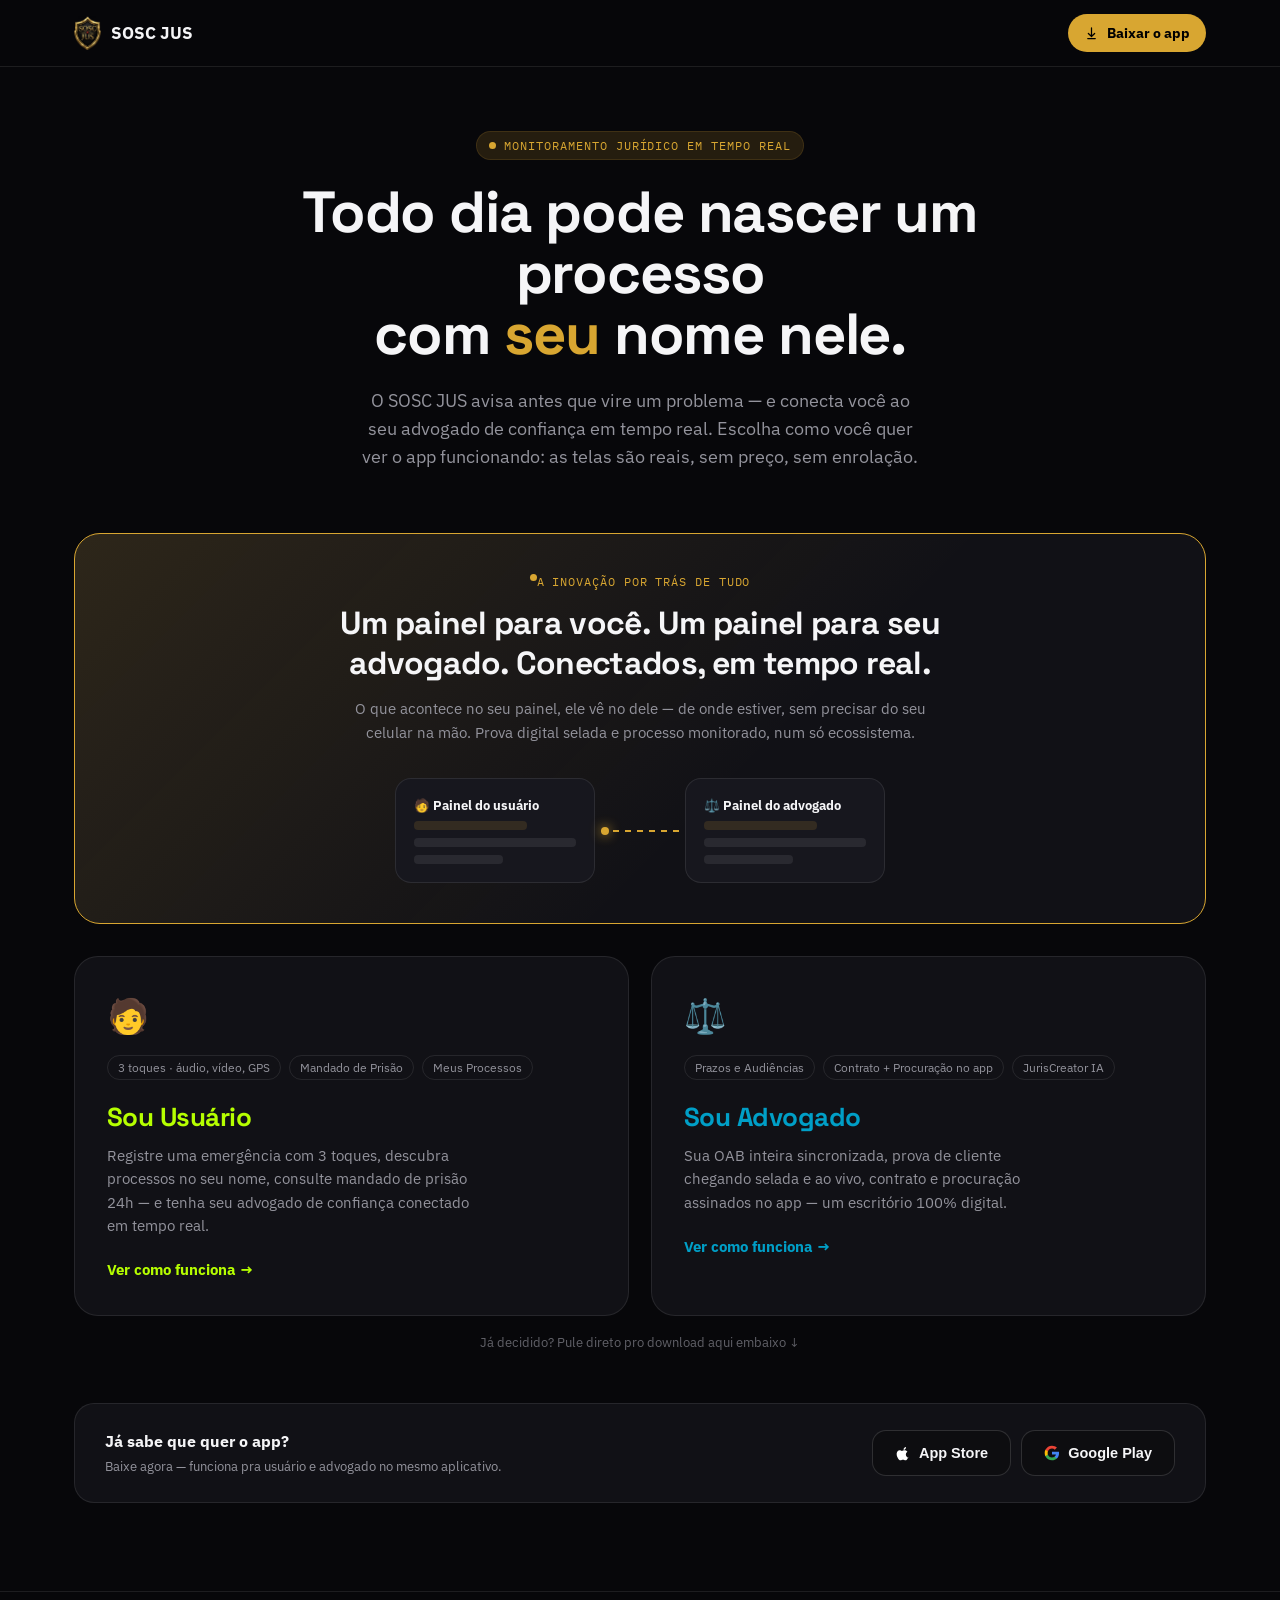
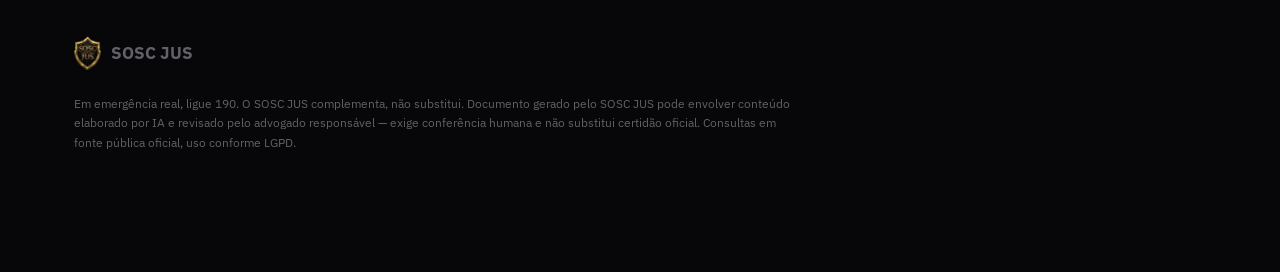
==== index.html @ f1223e67 "initial commit: landing page organized and ready for vercel" ====
<!DOCTYPE html>
<html lang="pt-BR">
<head>
<meta charset="UTF-8">
<meta name="viewport" content="width=device-width, initial-scale=1.0">
<title>SOSC JUS — Proteção jurídica, todo santo dia</title>
<link rel="preconnect" href="https://fonts.googleapis.com">
<link rel="preconnect" href="https://fonts.gstatic.com" crossorigin>
<link href="https://fonts.googleapis.com/css2?family=Space+Grotesk:wght@500;600;700&family=IBM+Plex+Sans:wght@400;500;600;700&family=IBM+Plex+Mono:wght@400;500&display=swap" rel="stylesheet">
<link rel="stylesheet" href="assets/style.css">
</head>
<body data-theme="chooser">

<header>
  <div class="nav">
    <a href="index.html" class="brand"><img src="images/logo.png" alt="SOSC JUS"> SOSC JUS</a>
    <div style="flex:1"></div>
    <a href="#" class="navcta" onclick="openStore(); return false;">
      <svg viewBox="0 0 24 24" fill="currentColor"><path d="M12 2a1 1 0 011 1v11.59l3.3-3.3a1 1 0 111.4 1.42l-5 5a1 1 0 01-1.4 0l-5-5a1 1 0 111.4-1.42l3.3 3.3V3a1 1 0 011-1zM5 20a1 1 0 011-1h12a1 1 0 110 2H6a1 1 0 01-1-1z"/></svg>
      <span id="navctatext">Baixar o app</span>
    </a>
  </div>
</header>

<section class="hero" style="padding-bottom:20px;">
  <div class="wrap" style="text-align:center;">
    <div class="eyebrow" style="margin-left:auto; margin-right:auto;"><span class="dot-live"></span> Monitoramento jurídico em tempo real</div>
    <h1 style="max-width:780px; margin-left:auto; margin-right:auto;">Todo dia pode nascer um processo<br>com <em>seu</em> nome nele.</h1>
    <p class="sub" style="max-width:560px; margin-left:auto; margin-right:auto;">O SOSC JUS avisa antes que vire um problema — e conecta você ao seu advogado de confiança em tempo real. Escolha como você quer ver o app funcionando: as telas são reais, sem preço, sem enrolação.</p>
  </div>
</section>

<!-- teaser da conexão painel-a-painel -->
<section style="padding-top:0; padding-bottom:20px;">
  <div class="wrap">
    <div class="connect-banner" style="text-align:center;">
      <div class="cb-eyebrow" style="justify-content:center; display:flex;"><span class="dot-live"></span> A inovação por trás de tudo</div>
      <h2 style="margin-left:auto; margin-right:auto;">Um painel para você. Um painel para seu advogado. Conectados, em tempo real.</h2>
      <p style="margin-left:auto; margin-right:auto;">O que acontece no seu painel, ele vê no dele — de onde estiver, sem precisar do seu celular na mão. Prova digital selada e processo monitorado, num só ecossistema.</p>
      <div class="connect-diagram">
        <div class="cd-panel">
          <div class="cd-title">🧑 Painel do usuário</div>
          <div class="cd-row accent"></div>
          <div class="cd-row"></div>
          <div class="cd-row" style="width:55%;"></div>
        </div>
        <div class="cd-link"><div class="line"><span class="pulse"></span></div></div>
        <div class="cd-panel">
          <div class="cd-title">⚖️ Painel do advogado</div>
          <div class="cd-row accent"></div>
          <div class="cd-row"></div>
          <div class="cd-row" style="width:55%;"></div>
        </div>
      </div>
    </div>
  </div>
</section>

<section style="padding-top:0;">
  <div class="wrap">
    <div class="choosegrid">

      <a href="usuario.html" class="choosecard c-usuario">
        <span class="cc-icon">🧑</span>
        <div class="cc-tags">
          <span>3 toques · áudio, vídeo, GPS</span><span>Mandado de Prisão</span><span>Meus Processos</span>
        </div>
        <h3 style="color:var(--lime);">Sou Usuário</h3>
        <p>Registre uma emergência com 3 toques, descubra processos no seu nome, consulte mandado de prisão 24h — e tenha seu advogado de confiança conectado em tempo real.</p>
        <span class="cc-cta">Ver como funciona →</span>
      </a>

      <a href="advogado.html" class="choosecard c-advogado">
        <span class="cc-icon">⚖️</span>
        <div class="cc-tags">
          <span>Prazos e Audiências</span><span>Contrato + Procuração no app</span><span>JurisCreator IA</span>
        </div>
        <h3 style="color:var(--miami);">Sou Advogado</h3>
        <p>Sua OAB inteira sincronizada, prova de cliente chegando selada e ao vivo, contrato e procuração assinados no app — um escritório 100% digital.</p>
        <span class="cc-cta">Ver como funciona →</span>
      </a>

    </div>
    <p style="text-align:center; color:var(--muted-2); font-size:13px; margin-top:18px;">Já decidido? Pule direto pro download aqui embaixo ↓</p>

    <div class="direct-download">
      <div class="dd-text">
        <b>Já sabe que quer o app?</b>
        <span>Baixe agora — funciona pra usuário e advogado no mesmo aplicativo.</span>
      </div>
      <div class="storebtns">
        <button class="storebadge big brandcolor" onclick="openStore('ios')">
          <svg viewBox="0 0 24 24" fill="#fff"><path d="M16.5 3c.15 1.06-.27 2.11-.9 2.87-.66.8-1.75 1.42-2.8 1.34-.16-1.03.32-2.1.95-2.83C14.44 3.53 15.5 3.03 16.5 3zM20.7 17.2c-.5 1.14-.74 1.65-1.38 2.66-.9 1.4-2.16 3.15-3.72 3.16-1.39.02-1.75-.9-3.63-.9-1.88 0-2.29.88-3.68.92-1.56.05-2.75-1.5-3.65-2.9C2.53 16.9 1.9 13.3 3 10.86c.78-1.75 2.2-2.86 3.75-2.88 1.42-.03 2.76.96 3.63.96.86 0 2.5-1.19 4.21-1.02.72.03 2.74.29 4.04 2.19-.1.07-2.41 1.41-2.38 4.2.03 3.33 2.92 4.44 2.95 4.45-.03.08-.46 1.58-1.5 3.14z"/></svg>
          App Store
        </button>
        <button class="storebadge big brandcolor" onclick="openStore('android')">
          <svg viewBox="0 0 24 24" width="18" height="18">
            <path fill="#4285F4" d="M22.56 12.25c0-.78-.07-1.53-.2-2.25H12v4.26h5.92c-.26 1.37-1.04 2.53-2.21 3.31v2.77h3.57c2.08-1.92 3.28-4.74 3.28-8.09z"/>
            <path fill="#34A853" d="M12 23c2.97 0 5.46-.98 7.28-2.66l-3.57-2.77c-.98.66-2.23 1.06-3.71 1.06-2.86 0-5.29-1.93-6.16-4.53H2.18v2.84C3.99 20.53 7.7 23 12 23z"/>
            <path fill="#FBBC05" d="M5.84 14.09c-.22-.66-.35-1.36-.35-2.09s.13-1.43.35-2.09V7.07H2.18C1.43 8.55 1 10.22 1 12s.43 3.45 1.18 4.93l2.85-2.22.81-.62z"/>
            <path fill="#EA4335" d="M12 5.38c1.62 0 3.06.56 4.21 1.64l3.15-3.15C17.45 2.09 14.97 1 12 1 7.7 1 3.99 3.47 2.18 7.07l3.66 2.84c.87-2.6 3.3-4.53 6.16-4.53z"/>
          </svg>
          Google Play
        </button>
      </div>
    </div>
  </div>
</section>

<footer>
  <div class="wrap">
    <div class="foot-row">
      <div class="brand"><img src="images/logo.png" alt="SOSC JUS"> SOSC JUS</div>
    </div>
    <div class="disclaimer">
      Em emergência real, ligue 190. O SOSC JUS complementa, não substitui. Documento gerado pelo SOSC JUS pode
      envolver conteúdo elaborado por IA e revisado pelo advogado responsável — exige conferência humana e não
      substitui certidão oficial. Consultas em fonte pública oficial, uso conforme LGPD.
    </div>
  </div>
</footer>

<script src="assets/app.js"></script>
</body>
</html>
---- assets/style.css ----
/* SOSC JUS — landing (3 páginas) — estilos compartilhados */
:root{
  --ink:#07070a;
  --panel:#111116;
  --panel-2:#17171e;
  --hair: rgba(255,255,255,0.09);
  --lime:#B6FF00;
  --lime-dim: rgba(182,255,0,0.14);
  --miami:#009FC7;
  --miami-dim: rgba(0,159,199,0.16);
  --gold:#D8A631;
  --text:#F5F5F7;
  --muted:#93939c;
  --muted-2:#616168;
  --radius: 18px;
}
*{box-sizing:border-box;}
html{scroll-behavior:smooth;}
body{
  margin:0; background:var(--ink); color:var(--text);
  font-family:'IBM Plex Sans', sans-serif;
  -webkit-font-smoothing:antialiased;
  overflow-x:hidden;
}
h1,h2,h3,.display{ font-family:'Space Grotesk', sans-serif; letter-spacing:-0.02em; }
.mono{ font-family:'IBM Plex Mono', monospace; }
a{color:inherit;}
::selection{ background:var(--lime); color:#000; }
:focus-visible{ outline:2px solid var(--lime); outline-offset:2px; }

/* tema por página: body[data-theme="usuario"|"advogado"] escolhe a cor de destaque */
body[data-theme="usuario"]  { --accent: var(--lime);  --accent-dim: var(--lime-dim); }
body[data-theme="advogado"] { --accent: var(--miami); --accent-dim: var(--miami-dim); }
body[data-theme="chooser"]  { --accent: var(--gold);  --accent-dim: rgba(216,166,49,0.14); }

.wrap{ max-width:1180px; margin:0 auto; padding:0 24px; }
section{ padding:88px 0; }
@media (max-width:720px){ section{ padding:56px 0; } }

/* ---------- nav ---------- */
header{
  position:sticky; top:0; z-index:50;
  background:rgba(7,7,10,0.82); backdrop-filter:blur(14px);
  border-bottom:1px solid var(--hair);
}
.nav{ display:flex; align-items:center; justify-content:space-between; gap:16px; padding:14px 24px; max-width:1180px; margin:0 auto; }
.brand{ display:flex; align-items:center; gap:10px; font-weight:700; font-size:17px; white-space:nowrap; text-decoration:none; }
.brand img{ height:34px; width:auto; }
.navlinks{ display:flex; align-items:center; gap:6px; background:var(--panel); border:1px solid var(--hair); border-radius:999px; padding:4px; }
.navlinks a{
  font-family:'IBM Plex Sans'; font-weight:600; font-size:13.5px; padding:9px 16px; border-radius:999px;
  text-decoration:none; color:var(--muted); white-space:nowrap; transition:.2s ease;
}
.navlinks a.active{ background:var(--accent); color:#04120a; }
body[data-theme="advogado"] .navlinks a.active{ color:#04141a; }
.navcta{
  display:inline-flex; align-items:center; gap:8px; background:var(--accent); color:#000;
  font-weight:700; font-size:13.5px; padding:10px 16px; border-radius:999px; text-decoration:none;
  white-space:nowrap; transition: transform .15s ease; border:none; cursor:pointer;
}
.navcta:hover{ transform:translateY(-1px); }
.navcta svg{ width:15px; height:15px; }

/* ---------- hero shared ---------- */
.hero{ padding-top:64px; padding-bottom:40px; position:relative; }
.eyebrow{
  display:inline-flex; align-items:center; gap:8px; font-family:'IBM Plex Mono'; font-size:12px;
  letter-spacing:.08em; text-transform:uppercase; color:var(--accent); border:1px solid var(--accent-dim);
  background:var(--accent-dim); padding:6px 12px; border-radius:999px; margin-bottom:22px;
}
.dot-live{ width:7px; height:7px; border-radius:50%; background:var(--accent); animation:pulse 1.6s infinite; flex-shrink:0; }
@keyframes pulse{ 0%,100%{opacity:1;} 50%{opacity:.35;} }
.hero h1{ font-size:clamp(32px,5vw,58px); line-height:1.05; margin:0 0 22px; font-weight:700; }
.hero h1 em{ font-style:normal; color:var(--accent); }
.hero p.sub{ font-size:17.5px; line-height:1.6; color:var(--muted); max-width:520px; margin:0 0 34px; }
.herobtns{ display:flex; gap:14px; flex-wrap:wrap; }
.btn-primary{
  display:inline-flex; align-items:center; gap:10px; background:var(--accent); color:#000; font-weight:700;
  font-size:15.5px; padding:15px 26px; border-radius:14px; text-decoration:none; border:none; cursor:pointer;
  transition:transform .15s ease;
}
.btn-primary:hover{ transform:translateY(-2px); }
.btn-ghost{
  display:inline-flex; align-items:center; gap:10px; background:transparent; color:var(--text); font-weight:600;
  font-size:15px; padding:14px 22px; border-radius:14px; text-decoration:none; border:1px solid var(--hair); cursor:pointer;
}
.btn-ghost:hover{ border-color:rgba(255,255,255,.25); }

.hero-grid{ display:grid; grid-template-columns:1.1fr 0.9fr; gap:40px; align-items:center; }
@media (max-width:860px){ .hero-grid{ grid-template-columns:1fr; } }

/* ---------- PHONE SIMULATOR (novo) ---------- */
.phone-stage{ display:flex; justify-content:center; }
.phone{
  position:relative; width:270px; height:552px; border-radius:44px; background:#000;
  border:10px solid #1b1b1f; box-shadow:0 30px 70px rgba(0,0,0,.55), 0 0 0 1px rgba(255,255,255,.05);
  overflow:hidden; cursor:pointer; user-select:none; flex-shrink:0;
}
.phone::before{ /* notch */
  content:''; position:absolute; top:0; left:50%; transform:translateX(-50%); width:120px; height:22px;
  background:#1b1b1f; border-radius:0 0 16px 16px; z-index:5;
}
.phone-screens{ position:relative; width:100%; height:100%; }
.phone-screens img{
  position:absolute; inset:0; width:100%; height:100%; object-fit:cover; object-position:top;
  opacity:0; transition:opacity .28s ease;
}
.phone-screens img.active{ opacity:1; }
.phone-progress{ position:absolute; top:8px; left:10px; right:10px; display:flex; gap:4px; z-index:6; }
.phone-progress .bar{ flex:1; height:3px; border-radius:3px; background:rgba(255,255,255,.25); overflow:hidden; }
.phone-progress .bar i{ display:block; height:100%; width:0%; background:var(--accent); }
.phone-progress .bar.done i{ width:100%; }
.phone-tap-hint{
  position:absolute; bottom:14px; left:50%; transform:translateX(-50%); z-index:6;
  background:rgba(0,0,0,.55); border:1px solid rgba(255,255,255,.18); backdrop-filter:blur(6px);
  color:#fff; font-size:11.5px; font-weight:600; padding:7px 13px; border-radius:999px;
  display:flex; align-items:center; gap:6px; pointer-events:none; animation:hintfade 2.6s ease infinite;
}
@keyframes hintfade{ 0%,100%{opacity:.9;} 50%{opacity:.35;} }
.phone-caption{ text-align:center; margin-top:20px; font-size:13.5px; color:var(--muted); min-height:20px; }
.phone-caption b{ color:var(--text); }

/* ---------- ticker ---------- */
.ticker-shell{
  margin-top:44px; border:1px solid var(--hair); background:linear-gradient(180deg, var(--panel), var(--ink));
  border-radius:var(--radius); overflow:hidden; position:relative;
}
.ticker-head{
  display:flex; align-items:center; gap:10px; padding:14px 20px; border-bottom:1px solid var(--hair);
  font-family:'IBM Plex Mono'; font-size:12px; color:var(--muted); letter-spacing:.06em; text-transform:uppercase;
}
.ticker-track-wrap{ overflow:hidden; padding:18px 0; -webkit-mask-image:linear-gradient(90deg,transparent,#000 6%,#000 94%,transparent); mask-image:linear-gradient(90deg,transparent,#000 6%,#000 94%,transparent); }
.ticker-track{ display:flex; gap:14px; width:max-content; animation:scroll 32s linear infinite; padding:0 14px; }
.ticker-track:hover{ animation-play-state:paused; }
@keyframes scroll{ from{transform:translateX(0);} to{transform:translateX(-50%);} }
.ticker-item{
  flex:0 0 auto; display:flex; align-items:center; gap:10px; background:var(--panel-2); border:1px solid var(--hair);
  border-radius:12px; padding:12px 16px; font-size:13.5px; white-space:nowrap;
}
.ticker-item .tag{ font-family:'IBM Plex Mono'; font-size:10.5px; color:var(--accent); border:1px solid var(--accent-dim); background:var(--accent-dim); padding:2px 8px; border-radius:999px; }
.ticker-item .cnj{ color:var(--muted-2); font-family:'IBM Plex Mono'; font-size:11.5px; }

/* ---------- section headers ---------- */
.sec-head{ max-width:640px; margin:0 0 44px; }
.sec-eyebrow{ font-family:'IBM Plex Mono'; font-size:12px; letter-spacing:.08em; text-transform:uppercase; color:var(--muted-2); margin-bottom:10px; }
.sec-head h2{ font-size:clamp(24px,3.2vw,36px); margin:0 0 12px; font-weight:700; }
.sec-head p{ color:var(--muted); font-size:15.5px; line-height:1.6; margin:0; }

/* ---------- tool grid ---------- */
.toolgrid{ display:grid; grid-template-columns:repeat(3,1fr); gap:16px; }
@media (max-width:900px){ .toolgrid{ grid-template-columns:repeat(2,1fr); } }
@media (max-width:600px){ .toolgrid{ grid-template-columns:1fr; } }
.toolcard{
  text-align:left; cursor:pointer; background:var(--panel); border:1px solid var(--hair); border-radius:var(--radius);
  padding:22px; display:flex; flex-direction:column; gap:14px; transition:.18s ease; position:relative; color:var(--text);
  width:100%; font-family:inherit;
}
.toolcard:hover{ border-color:var(--accent); transform:translateY(-3px); background:var(--panel-2); }
.toolcard .icon{
  width:44px; height:44px; border-radius:12px; background:var(--accent-dim); border:1px solid var(--accent-dim);
  display:flex; align-items:center; justify-content:center; font-size:20px;
}
.toolcard h3{ font-size:16px; margin:0; font-weight:600; font-family:'IBM Plex Sans'; }
.toolcard p{ font-size:13.5px; color:var(--muted); line-height:1.5; margin:0; flex:1; }
.toolcard .see{ font-size:12.5px; color:var(--accent); font-weight:600; display:flex; align-items:center; gap:6px; }
.toolcard .see svg{ width:13px; height:13px; transition:transform .15s ease; }
.toolcard:hover .see svg{ transform:translateX(3px); }

.chiprow{ display:flex; flex-wrap:wrap; gap:10px; margin-top:26px; }
.chip{
  font-size:13px; color:var(--muted); border:1px solid var(--hair); background:var(--panel); padding:9px 14px;
  border-radius:999px;
}
.chip b{ color:var(--text); font-weight:600; }

/* ---------- modal ---------- */
.modal-backdrop{
  position:fixed; inset:0; background:rgba(4,4,6,0.78); backdrop-filter:blur(6px); z-index:100;
  display:none; align-items:flex-end; justify-content:center; padding:0;
}
.modal-backdrop.open{ display:flex; }
@media (min-width:760px){ .modal-backdrop{ align-items:center; padding:24px; } }
.modal{
  background:var(--panel); border:1px solid var(--hair); border-radius:24px 24px 0 0; width:100%; max-width:880px;
  max-height:92vh; overflow-y:auto; position:relative; animation:slideup .25s ease;
}
@media (min-width:760px){ .modal{ border-radius:24px; } }
@keyframes slideup{ from{ transform:translateY(24px); opacity:0;} to{ transform:translateY(0); opacity:1; } }
.modal-inner{ display:grid; grid-template-columns:280px 1fr; gap:0; }
@media (max-width:700px){ .modal-inner{ grid-template-columns:1fr; } }
.modal-shot{ background:#000; display:flex; align-items:center; justify-content:center; padding:28px 20px; border-right:1px solid var(--hair); }
@media (max-width:700px){ .modal-shot{ border-right:none; border-bottom:1px solid var(--hair); padding:24px; } }
.modal-shot img{ width:100%; max-width:220px; border-radius:22px; border:1px solid rgba(255,255,255,.12); }
.modal-body{ padding:32px 30px; }
.modal-close{
  position:absolute; top:16px; right:16px; width:36px; height:36px; border-radius:50%; border:1px solid var(--hair);
  background:var(--panel-2); color:var(--text); font-size:18px; cursor:pointer; display:flex; align-items:center; justify-content:center;
  z-index:2;
}
.modal-eyebrow{ font-family:'IBM Plex Mono'; font-size:11.5px; color:var(--accent); text-transform:uppercase; letter-spacing:.06em; margin-bottom:10px; }
.modal h3{ font-size:23px; margin:0 0 14px; }
.modal p{ color:var(--muted); font-size:15px; line-height:1.65; margin:0 0 24px; }
.modal .btn-primary{ width:100%; justify-content:center; }
.modal .fallback-note{ font-size:12px; color:var(--muted-2); margin:-14px 0 20px; }

/* ---------- footer sticky CTA ---------- */
.stickycta{
  position:fixed; left:16px; right:16px; bottom:16px; z-index:60;
  background:var(--panel); border:1px solid var(--accent); border-radius:18px; padding:14px 18px;
  display:flex; align-items:center; justify-content:space-between; gap:14px; box-shadow:0 12px 40px rgba(0,0,0,.5);
  transform:translateY(140%); transition:transform .35s cubic-bezier(.2,.9,.3,1.2);
  max-width:640px; margin:0 auto;
}
.stickycta.show{ transform:translateY(0); }
.stickycta.nudge{ animation:nudge .6s ease; }
@keyframes nudge{ 0%,100%{ transform:translateY(0) scale(1);} 30%{ transform:translateY(0) scale(1.035);} }
.stickycta .msg{ font-size:13.5px; font-weight:600; line-height:1.3; }
.stickycta .msg span{ display:block; color:var(--muted); font-weight:400; font-size:12px; margin-top:2px; }

footer{ border-top:1px solid var(--hair); padding:44px 0 120px; color:var(--muted-2); font-size:13px; }
footer .foot-row{ display:flex; justify-content:space-between; flex-wrap:wrap; gap:16px; align-items:center; }
.disclaimer{ margin-top:24px; font-size:12px; color:var(--muted-2); line-height:1.6; max-width:720px; }

.storebtns{ display:flex; gap:10px; flex-wrap:wrap; }
.storebadge{
  display:inline-flex; align-items:center; gap:8px; border:1px solid var(--hair); background:var(--panel-2);
  padding:9px 14px; border-radius:12px; font-size:12.5px; font-weight:600; text-decoration:none; color:var(--text);
  cursor:pointer;
}
.storebadge svg{ width:16px; height:16px; }
.storebadge.big{ padding:14px 22px; border-radius:14px; font-size:14.5px; }

.section-alt{ background:var(--panel); border-top:1px solid var(--hair); border-bottom:1px solid var(--hair); }

/* ---------- chooser page ---------- */
.choosegrid{ display:grid; grid-template-columns:1fr 1fr; gap:22px; margin-top:12px; }
@media (max-width:760px){ .choosegrid{ grid-template-columns:1fr; } }
.choosecard{
  display:block; text-decoration:none; color:var(--text); border-radius:24px; border:1px solid var(--hair);
  padding:36px 32px; position:relative; overflow:hidden; transition:.2s ease; background:var(--panel);
}
.choosecard.c-usuario:hover{ border-color:var(--lime); transform:translateY(-4px); }
.choosecard.c-advogado:hover{ border-color:var(--miami); transform:translateY(-4px); }
.choosecard .cc-icon{ font-size:34px; margin-bottom:18px; display:block; }
.choosecard h3{ font-size:26px; margin:0 0 10px; }
.choosecard p{ color:var(--muted); font-size:15px; line-height:1.55; margin:0 0 22px; max-width:380px; }
.choosecard .cc-cta{ display:inline-flex; align-items:center; gap:8px; font-weight:700; font-size:14.5px; }
.choosecard.c-usuario .cc-cta{ color:var(--lime); }
.choosecard.c-advogado .cc-cta{ color:var(--miami); }
.choosecard .cc-tags{ display:flex; flex-wrap:wrap; gap:8px; margin-bottom:20px; }
.choosecard .cc-tags span{ font-size:11.5px; color:var(--muted); border:1px solid var(--hair); padding:4px 10px; border-radius:999px; }

.direct-download{
  margin-top:52px; border:1px solid var(--hair); border-radius:20px; padding:26px 30px; background:var(--panel);
  display:flex; align-items:center; justify-content:space-between; gap:20px; flex-wrap:wrap;
}
.direct-download .dd-text b{ display:block; font-size:15.5px; margin-bottom:4px; }
.direct-download .dd-text span{ color:var(--muted); font-size:13px; }

/* ---------- store badges com marca colorida (Google multicolor + Apple) ---------- */
.storebadge.brandcolor{ background:#0d0d10; border-color:rgba(255,255,255,.14); }
.storebadge.brandcolor:hover{ border-color:rgba(255,255,255,.3); transform:translateY(-2px); }

/* ---------- conexão painel-a-painel (a inovação principal) ---------- */
.connect-banner{
  border:1px solid var(--accent); background:linear-gradient(135deg, var(--accent-dim), transparent 60%), var(--panel);
  border-radius:26px; padding:40px; margin-top:8px; position:relative; overflow:hidden;
}
.connect-banner .cb-eyebrow{ font-family:'IBM Plex Mono'; font-size:11.5px; letter-spacing:.08em; text-transform:uppercase; color:var(--accent); margin-bottom:14px; }
.connect-banner h2{ font-size:clamp(24px,3vw,32px); margin:0 0 14px; max-width:640px; }
.connect-banner p{ color:var(--muted); font-size:15px; line-height:1.65; max-width:600px; margin:0 0 32px; }
.connect-diagram{ display:flex; align-items:center; justify-content:center; gap:0; flex-wrap:wrap; }
.cd-panel{
  width:200px; background:var(--panel-2); border:1px solid var(--hair); border-radius:16px; padding:18px;
  display:flex; flex-direction:column; gap:8px;
}
.cd-panel .cd-title{ font-size:12.5px; font-weight:700; color:var(--text); display:flex; align-items:center; gap:6px; }
.cd-panel .cd-row{ height:9px; border-radius:4px; background:rgba(255,255,255,.08); }
.cd-panel .cd-row.accent{ background:var(--accent-dim); width:70%; }
.cd-link{
  width:90px; display:flex; align-items:center; justify-content:center; position:relative; flex-shrink:0;
  padding: 0 6px;
}
@media (max-width:640px){ .cd-link{ transform:rotate(90deg); width:100%; height:60px; } }
.cd-link .line{ height:2px; width:100%; background:repeating-linear-gradient(90deg, var(--accent) 0 6px, transparent 6px 12px); position:relative; }
.cd-link .pulse{ position:absolute; top:50%; left:0; width:8px; height:8px; margin-top:-4px; border-radius:50%; background:var(--accent); animation:travel 2.2s linear infinite; box-shadow:0 0 12px var(--accent); }
@keyframes travel{ 0%{ left:0%; opacity:0;} 10%{opacity:1;} 90%{opacity:1;} 100%{ left:100%; opacity:0;} }

/* ---------- SOS — 3 toques, aprofundado ---------- */
.sos-block{ display:grid; grid-template-columns:1fr 1fr; gap:44px; align-items:center; }
@media (max-width:860px){ .sos-block{ grid-template-columns:1fr; } }
.sos-steps{ display:flex; flex-direction:column; gap:0; }
.sos-step{ display:flex; gap:16px; padding:18px 0; border-bottom:1px solid var(--hair); }
.sos-step:last-child{ border-bottom:none; }
.sos-step .ss-num{
  flex-shrink:0; width:34px; height:34px; border-radius:10px; background:var(--accent-dim); border:1px solid var(--accent-dim);
  color:var(--accent); font-weight:700; font-size:13px; display:flex; align-items:center; justify-content:center; font-family:'IBM Plex Mono';
}
.sos-step h4{ margin:0 0 6px; font-size:15.5px; }
.sos-step p{ margin:0; color:var(--muted); font-size:13.8px; line-height:1.55; }

/* --- demo de 3 estados (toque / gravando / selada), dentro do bezel de celular --- */
.sos-demo-stage{ display:flex; justify-content:center; }
.sos-demo{
  position:relative; width:270px; height:552px; border-radius:44px; background:#000;
  border:10px solid #1b1b1f; box-shadow:0 30px 70px rgba(0,0,0,.55), 0 0 0 1px rgba(255,255,255,.05);
  overflow:hidden; cursor:pointer; user-select:none; flex-shrink:0;
}
.sos-demo::before{
  content:''; position:absolute; top:0; left:50%; transform:translateX(-50%); width:120px; height:22px;
  background:#1b1b1f; border-radius:0 0 16px 16px; z-index:5;
}
.sos-demo-progress{ position:absolute; top:8px; left:10px; right:10px; display:flex; gap:4px; z-index:6; }
.sos-demo-progress .bar{ flex:1; height:3px; border-radius:3px; background:rgba(255,255,255,.25); overflow:hidden; }
.sos-demo-progress .bar i{ display:block; height:100%; width:0%; background:#E01E37; }
.sos-demo-progress .bar.done i{ width:100%; }
.sos-state{
  position:absolute; inset:0; display:flex; flex-direction:column; align-items:center; justify-content:center;
  padding:40px 22px; opacity:0; transition:opacity .3s ease; text-align:center;
}
.sos-state.active{ opacity:1; }
.sos-state.full-image{ padding:0; }
.sos-state.full-image img{ position:absolute; inset:0; width:100%; height:100%; object-fit:cover; object-position:top; }

/* estado 1 — toque */
.sos-state.s1{ background:radial-gradient(circle at 50% 40%, rgba(224,30,55,.22), transparent 65%), #000; }
.sos-state.s1 img{ width:150px; filter:drop-shadow(0 0 30px rgba(224,30,55,.55)); animation:sospulse 1.7s infinite; }
@keyframes sospulse{ 0%,100%{ transform:scale(1);} 50%{ transform:scale(1.045);} }
.sos-state.s1 .sos-caption{ margin-top:26px; }

/* estado 2 — gravando ao vivo */
.sos-state.s2{ background:#0a0a0d; }
.sos-live-badge{
  display:inline-flex; align-items:center; gap:6px; background:rgba(224,30,55,.18); border:1px solid rgba(224,30,55,.5);
  color:#ff6b7a; font-family:'IBM Plex Mono'; font-size:11px; font-weight:700; letter-spacing:.06em; padding:5px 12px;
  border-radius:999px; margin-bottom:22px;
}
.sos-live-dot{ width:6px; height:6px; border-radius:50%; background:#E01E37; animation:pulse 1s infinite; }
.sos-wave{ display:flex; align-items:center; gap:3px; height:44px; margin-bottom:18px; }
.sos-wave i{ width:4px; border-radius:3px; background:#E01E37; animation:wave 1.1s ease-in-out infinite; }
.sos-wave i:nth-child(1){ height:14px; animation-delay:0s; } .sos-wave i:nth-child(2){ height:30px; animation-delay:.1s; }
.sos-wave i:nth-child(3){ height:44px; animation-delay:.2s; } .sos-wave i:nth-child(4){ height:22px; animation-delay:.3s; }
.sos-wave i:nth-child(5){ height:38px; animation-delay:.4s; } .sos-wave i:nth-child(6){ height:16px; animation-delay:.5s; }
.sos-wave i:nth-child(7){ height:32px; animation-delay:.6s; } .sos-wave i:nth-child(8){ height:12px; animation-delay:.7s; }
@keyframes wave{ 0%,100%{ transform:scaleY(0.4);} 50%{ transform:scaleY(1);} }
.sos-timer{ font-family:'IBM Plex Mono'; font-size:26px; font-weight:600; color:#fff; margin-bottom:16px; }
.sos-gps{ display:flex; align-items:center; gap:6px; font-family:'IBM Plex Mono'; font-size:11.5px; color:var(--muted); margin-bottom:22px; }
.sos-live-note{ font-size:12.5px; color:var(--muted); line-height:1.5; max-width:190px; }
.sos-live-note b{ color:#fff; }

/* estado 3 — prova selada */
.sos-state.s3{ background:radial-gradient(circle at 50% 35%, rgba(50,215,75,.16), transparent 65%), #000; }
.sos-seal-check{
  width:56px; height:56px; border-radius:50%; background:rgba(50,215,75,.14); border:1.5px solid rgba(50,215,75,.55);
  display:flex; align-items:center; justify-content:center; font-size:26px; color:#32D74B; margin-bottom:18px;
}
.sos-state.s3 h4{ color:#fff; font-size:17px; margin:0 0 6px; }
.sos-hash{
  font-family:'IBM Plex Mono'; font-size:11px; color:#32D74B; background:rgba(50,215,75,.08); border:1px solid rgba(50,215,75,.25);
  padding:6px 12px; border-radius:8px; margin:10px 0 16px; letter-spacing:.02em;
}
.sos-seal-badges{ display:flex; flex-wrap:wrap; gap:6px; justify-content:center; }
.sos-seal-badges span{
  font-family:'IBM Plex Mono'; font-size:9.5px; color:var(--muted); border:1px solid var(--hair); padding:3px 8px; border-radius:999px;
}

.sos-caption{ text-align:center; margin-top:20px; font-size:13.5px; color:var(--muted); }
.sos-caption b{ color:var(--text); }
.sos-demo-tap{
  position:absolute; bottom:14px; left:50%; transform:translateX(-50%); z-index:6;
  background:rgba(0,0,0,.55); border:1px solid rgba(255,255,255,.18); backdrop-filter:blur(6px);
  color:#fff; font-size:11px; font-weight:600; padding:6px 12px; border-radius:999px; pointer-events:none;
}

/* ---------- selos de segurança ---------- */
.sealgrid{ display:grid; grid-template-columns:repeat(3,1fr); gap:14px; }
@media (max-width:760px){ .sealgrid{ grid-template-columns:repeat(2,1fr); } }
@media (max-width:480px){ .sealgrid{ grid-template-columns:1fr; } }
.seal{
  border:1px solid var(--hair); background:var(--panel); border-radius:16px; padding:20px; display:flex; gap:14px; align-items:flex-start;
}
.seal .seal-icon{
  flex-shrink:0; width:38px; height:38px; border-radius:10px; background:var(--accent-dim); border:1px solid var(--accent-dim);
  display:flex; align-items:center; justify-content:center; font-size:17px;
}
.seal h4{ margin:0 0 4px; font-size:14.5px; font-family:'IBM Plex Mono'; letter-spacing:-0.01em; }
.seal p{ margin:0; font-size:12.5px; color:var(--muted); line-height:1.5; }

/* ---------- highlight cards (contrato/procuração/pix) ---------- */
.highlight-row{ display:grid; grid-template-columns:repeat(3,1fr); gap:16px; }
@media (max-width:820px){ .highlight-row{ grid-template-columns:1fr; } }
.highlight-card{
  border:1px solid var(--hair); background:var(--panel); border-radius:18px; padding:24px; position:relative;
}
.highlight-card .hc-icon{ font-size:24px; margin-bottom:14px; display:block; }
.highlight-card h4{ font-size:16px; margin:0 0 8px; }
.highlight-card p{ font-size:13.5px; color:var(--muted); line-height:1.55; margin:0; }
.highlight-card .hc-tag{
  position:absolute; top:20px; right:20px; font-family:'IBM Plex Mono'; font-size:10px; text-transform:uppercase;
  color:var(--accent); background:var(--accent-dim); border:1px solid var(--accent-dim); padding:3px 8px; border-radius:999px;
}

/* ---------- narrativa (parágrafos com destaque) ---------- */
.story{ max-width:760px; }
.story p{ font-size:16px; line-height:1.75; color:var(--muted); margin:0 0 20px; }
.story p b{ color:var(--text); font-weight:600; }
.story .story-highlight{
  border-left:3px solid var(--accent); padding:4px 0 4px 20px; margin:32px 0; font-size:17px; color:var(--text); font-family:'Space Grotesk'; font-weight:500;
}

/* ---------- CTA compacto ao fim de seção (reforço de conversão) ---------- */
.section-cta{
  display:flex; align-items:center; justify-content:space-between; gap:16px; flex-wrap:wrap;
  margin-top:36px; padding:18px 22px; border:1px dashed var(--accent-dim); border-radius:16px; background:var(--accent-dim);
}
.section-cta span{ font-size:14px; font-weight:600; color:var(--text); }
.section-cta .btn-primary{ padding:11px 20px; font-size:14px; flex-shrink:0; }
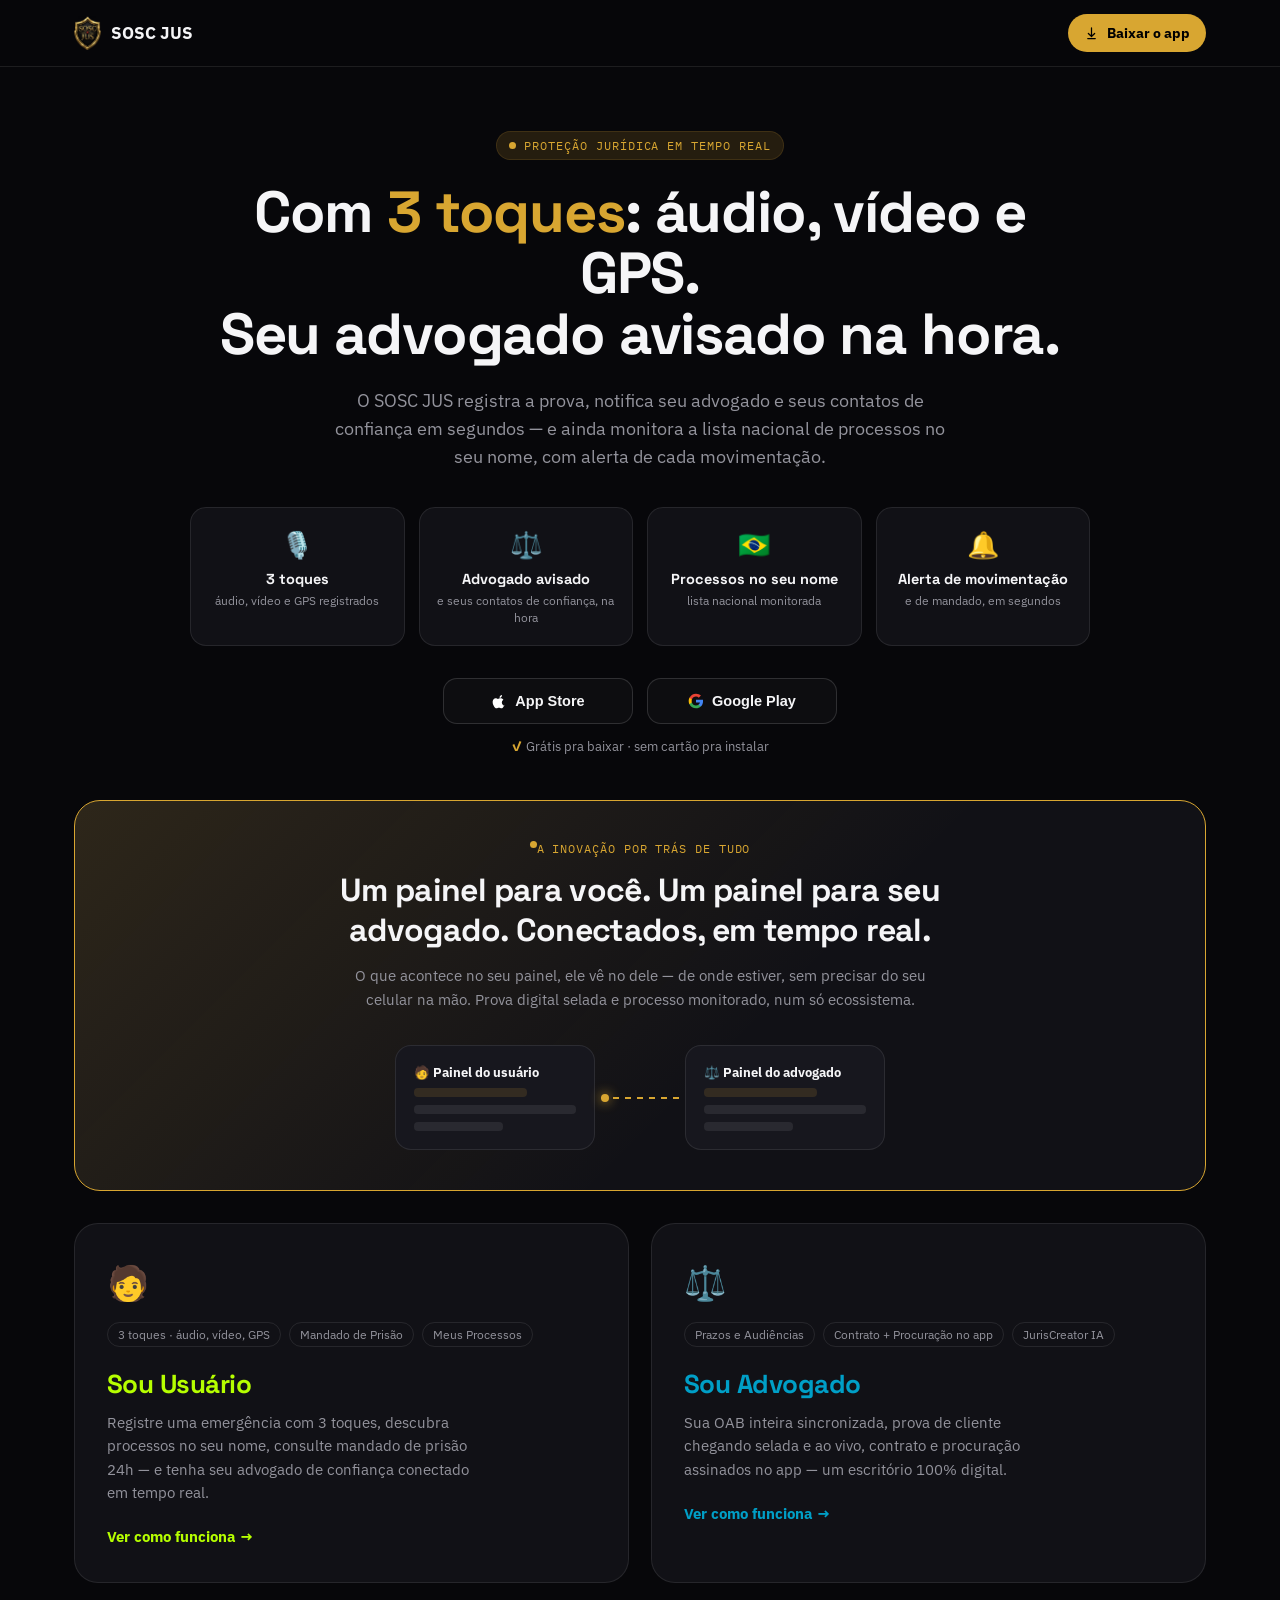
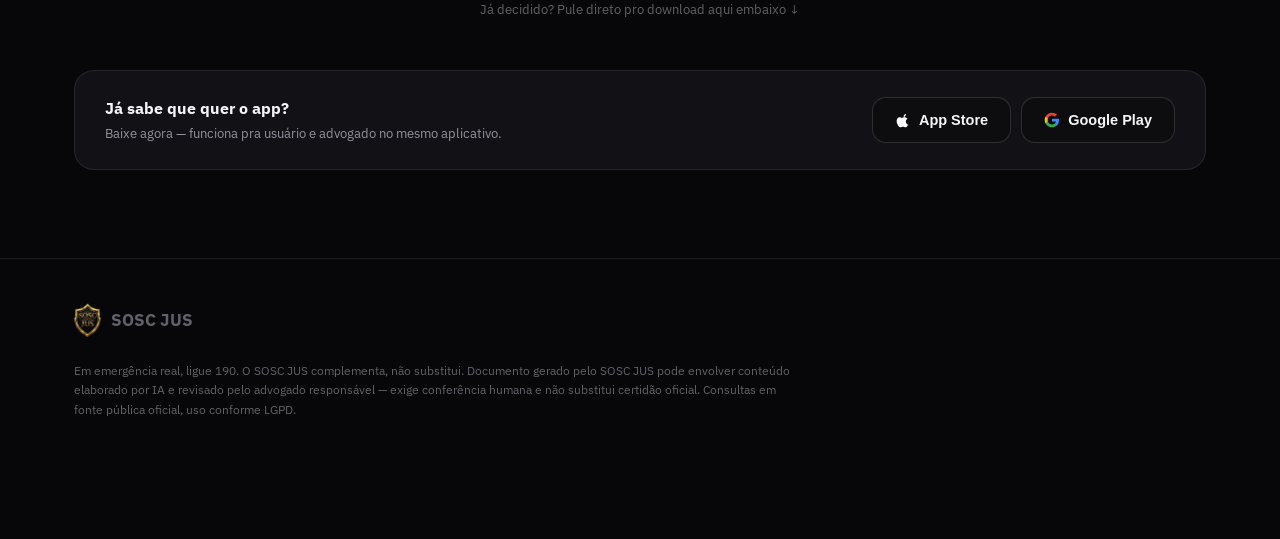
==== commit 787c1da2: "update: landing page files updated with final version and vercel config" ====
--- a/index.html
+++ b/index.html
@@ -1,6 +1,19 @@
 <!DOCTYPE html>
 <html lang="pt-BR">
 <head>
+<meta name="theme-color" content="#07070a">
+<!-- Meta Pixel -->
+<script>
+!function(f,b,e,v,n,t,s){if(f.fbq)return;n=f.fbq=function(){n.callMethod?
+n.callMethod.apply(n,arguments):n.queue.push(arguments)};if(!f._fbq)f._fbq=n;
+n.push=n;n.loaded=!0;n.version='2.0';n.queue=[];t=b.createElement(e);t.async=!0;
+t.src=v;s=b.getElementsByTagName(e)[0];s.parentNode.insertBefore(t,s)}(window,
+document,'script','https://connect.facebook.net/en_US/fbevents.js');
+fbq('init','118535244890990');fbq('init','1975966769726416');fbq('track','PageView');
+</script>
+<noscript><img height="1" width="1" style="display:none" src="https://www.facebook.com/tr?id=118535244890990&ev=PageView&noscript=1"/></noscript>
+<!-- End Meta Pixel -->
+
 <meta charset="UTF-8">
 <meta name="viewport" content="width=device-width, initial-scale=1.0">
 <title>SOSC JUS — Proteção jurídica, todo santo dia</title>
@@ -22,11 +35,35 @@
   </div>
 </header>
 
-<section class="hero" style="padding-bottom:20px;">
+<section class="hero" style="padding-bottom:24px;">
   <div class="wrap" style="text-align:center;">
-    <div class="eyebrow" style="margin-left:auto; margin-right:auto;"><span class="dot-live"></span> Monitoramento jurídico em tempo real</div>
-    <h1 style="max-width:780px; margin-left:auto; margin-right:auto;">Todo dia pode nascer um processo<br>com <em>seu</em> nome nele.</h1>
-    <p class="sub" style="max-width:560px; margin-left:auto; margin-right:auto;">O SOSC JUS avisa antes que vire um problema — e conecta você ao seu advogado de confiança em tempo real. Escolha como você quer ver o app funcionando: as telas são reais, sem preço, sem enrolação.</p>
+    <div class="eyebrow" style="margin-left:auto; margin-right:auto;"><span class="dot-live"></span> Proteção jurídica em tempo real</div>
+    <h1 style="max-width:900px; margin-left:auto; margin-right:auto;">Com <em>3 toques</em>: áudio, vídeo e GPS.<br>Seu advogado avisado na hora.</h1>
+    <p class="sub" style="max-width:640px; margin-left:auto; margin-right:auto;">O SOSC JUS registra a prova, notifica seu advogado e seus contatos de confiança em segundos — e ainda monitora a lista nacional de processos no seu nome, com alerta de cada movimentação.</p>
+
+    <div class="hero-pillars">
+      <div class="hp"><span class="hp-ic">🎙️</span><b>3 toques</b><span>áudio, vídeo e GPS registrados</span></div>
+      <div class="hp"><span class="hp-ic">⚖️</span><b>Advogado avisado</b><span>e seus contatos de confiança, na hora</span></div>
+      <div class="hp"><span class="hp-ic">🇧🇷</span><b>Processos no seu nome</b><span>lista nacional monitorada</span></div>
+      <div class="hp"><span class="hp-ic">🔔</span><b>Alerta de movimentação</b><span>e de mandado, em segundos</span></div>
+    </div>
+
+    <div class="hero-download">
+      <button class="storebadge big brandcolor" onclick="openStore('ios')">
+        <svg viewBox="0 0 24 24" fill="#fff"><path d="M16.5 3c.15 1.06-.27 2.11-.9 2.87-.66.8-1.75 1.42-2.8 1.34-.16-1.03.32-2.1.95-2.83C14.44 3.53 15.5 3.03 16.5 3zM20.7 17.2c-.5 1.14-.74 1.65-1.38 2.66-.9 1.4-2.16 3.15-3.72 3.16-1.39.02-1.75-.9-3.63-.9-1.88 0-2.29.88-3.68.92-1.56.05-2.75-1.5-3.65-2.9C2.53 16.9 1.9 13.3 3 10.86c.78-1.75 2.2-2.86 3.75-2.88 1.42-.03 2.76.96 3.63.96.86 0 2.5-1.19 4.21-1.02.72.03 2.74.29 4.04 2.19-.1.07-2.41 1.41-2.38 4.2.03 3.33 2.92 4.44 2.95 4.45-.03.08-.46 1.58-1.5 3.14z"/></svg>
+        App Store
+      </button>
+      <button class="storebadge big brandcolor" onclick="openStore('android')">
+        <svg viewBox="0 0 24 24" width="18" height="18">
+          <path fill="#4285F4" d="M22.56 12.25c0-.78-.07-1.53-.2-2.25H12v4.26h5.92c-.26 1.37-1.04 2.53-2.21 3.31v2.77h3.57c2.08-1.92 3.28-4.74 3.28-8.09z"/>
+          <path fill="#34A853" d="M12 23c2.97 0 5.46-.98 7.28-2.66l-3.57-2.77c-.98.66-2.23 1.06-3.71 1.06-2.86 0-5.29-1.93-6.16-4.53H2.18v2.84C3.99 20.53 7.7 23 12 23z"/>
+          <path fill="#FBBC05" d="M5.84 14.09c-.22-.66-.35-1.36-.35-2.09s.13-1.43.35-2.09V7.07H2.18C1.43 8.55 1 10.22 1 12s.43 3.45 1.18 4.93l2.85-2.22.81-.62z"/>
+          <path fill="#EA4335" d="M12 5.38c1.62 0 3.06.56 4.21 1.64l3.15-3.15C17.45 2.09 14.97 1 12 1 7.7 1 3.99 3.47 2.18 7.07l3.66 2.84c.87-2.6 3.3-4.53 6.16-4.53z"/>
+        </svg>
+        Google Play
+      </button>
+    </div>
+    <p class="hero-free">Grátis pra baixar · sem cartão pra instalar</p>
   </div>
 </section>
 
--- a/assets/style.css
+++ b/assets/style.css
@@ -415,3 +415,41 @@
 }
 .section-cta span{ font-size:14px; font-weight:600; color:var(--text); }
 .section-cta .btn-primary{ padding:11px 20px; font-size:14px; flex-shrink:0; }
+
+/* ---------- hero impactante: pilares + download imediato (hub) ---------- */
+.hero-pillars{
+  display:grid; grid-template-columns:repeat(4,1fr); gap:14px; max-width:900px;
+  margin:36px auto 32px;
+}
+@media (max-width:760px){ .hero-pillars{ grid-template-columns:repeat(2,1fr); gap:12px; } }
+.hp{
+  background:var(--panel); border:1px solid var(--hair); border-radius:16px; padding:18px 14px;
+  display:flex; flex-direction:column; align-items:center; gap:5px; text-align:center;
+}
+.hp .hp-ic{ font-size:26px; margin-bottom:3px; }
+.hp b{ font-size:14.5px; color:var(--text); font-family:'Space Grotesk'; }
+.hp span{ font-size:12px; color:var(--muted); line-height:1.4; }
+.hero-download{
+  display:flex; gap:14px; justify-content:center; flex-wrap:wrap; margin-top:8px;
+}
+.hero-download .storebadge{ min-width:190px; justify-content:center; }
+@media (max-width:480px){ .hero-download .storebadge{ min-width:0; width:100%; } }
+.hero-free{ text-align:center; color:var(--muted); font-size:13px; margin-top:14px; }
+.hero-free::before{ content:'✓ '; color:var(--accent); font-weight:700; }
+
+/* ---------- modal: força download com as 2 lojas ---------- */
+.modal-cta-head{ font-size:14.5px; font-weight:600; color:var(--text); margin:4px 0 14px; line-height:1.4; }
+.modal-stores{ display:flex; gap:12px; flex-wrap:wrap; }
+.modal-stores .storebadge{ flex:1; min-width:150px; justify-content:center; }
+@media (max-width:480px){ .modal-stores .storebadge{ flex:1 1 100%; } }
+
+/* ---------- mini-pilares no hero de usuário/advogado ---------- */
+.hero-mini-pillars{ display:flex; flex-wrap:wrap; gap:9px; margin-top:24px; }
+.hero-mini-pillars span{
+  font-size:12.5px; color:var(--text); background:var(--panel); border:1px solid var(--hair);
+  padding:8px 13px; border-radius:999px; font-weight:500;
+}
+
+/* ---------- chips clicáveis (levam ao download) ---------- */
+.chip-clickable{ cursor:pointer; font-family:inherit; transition:.15s ease; }
+.chip-clickable:hover{ border-color:var(--accent); color:var(--text); transform:translateY(-2px); }
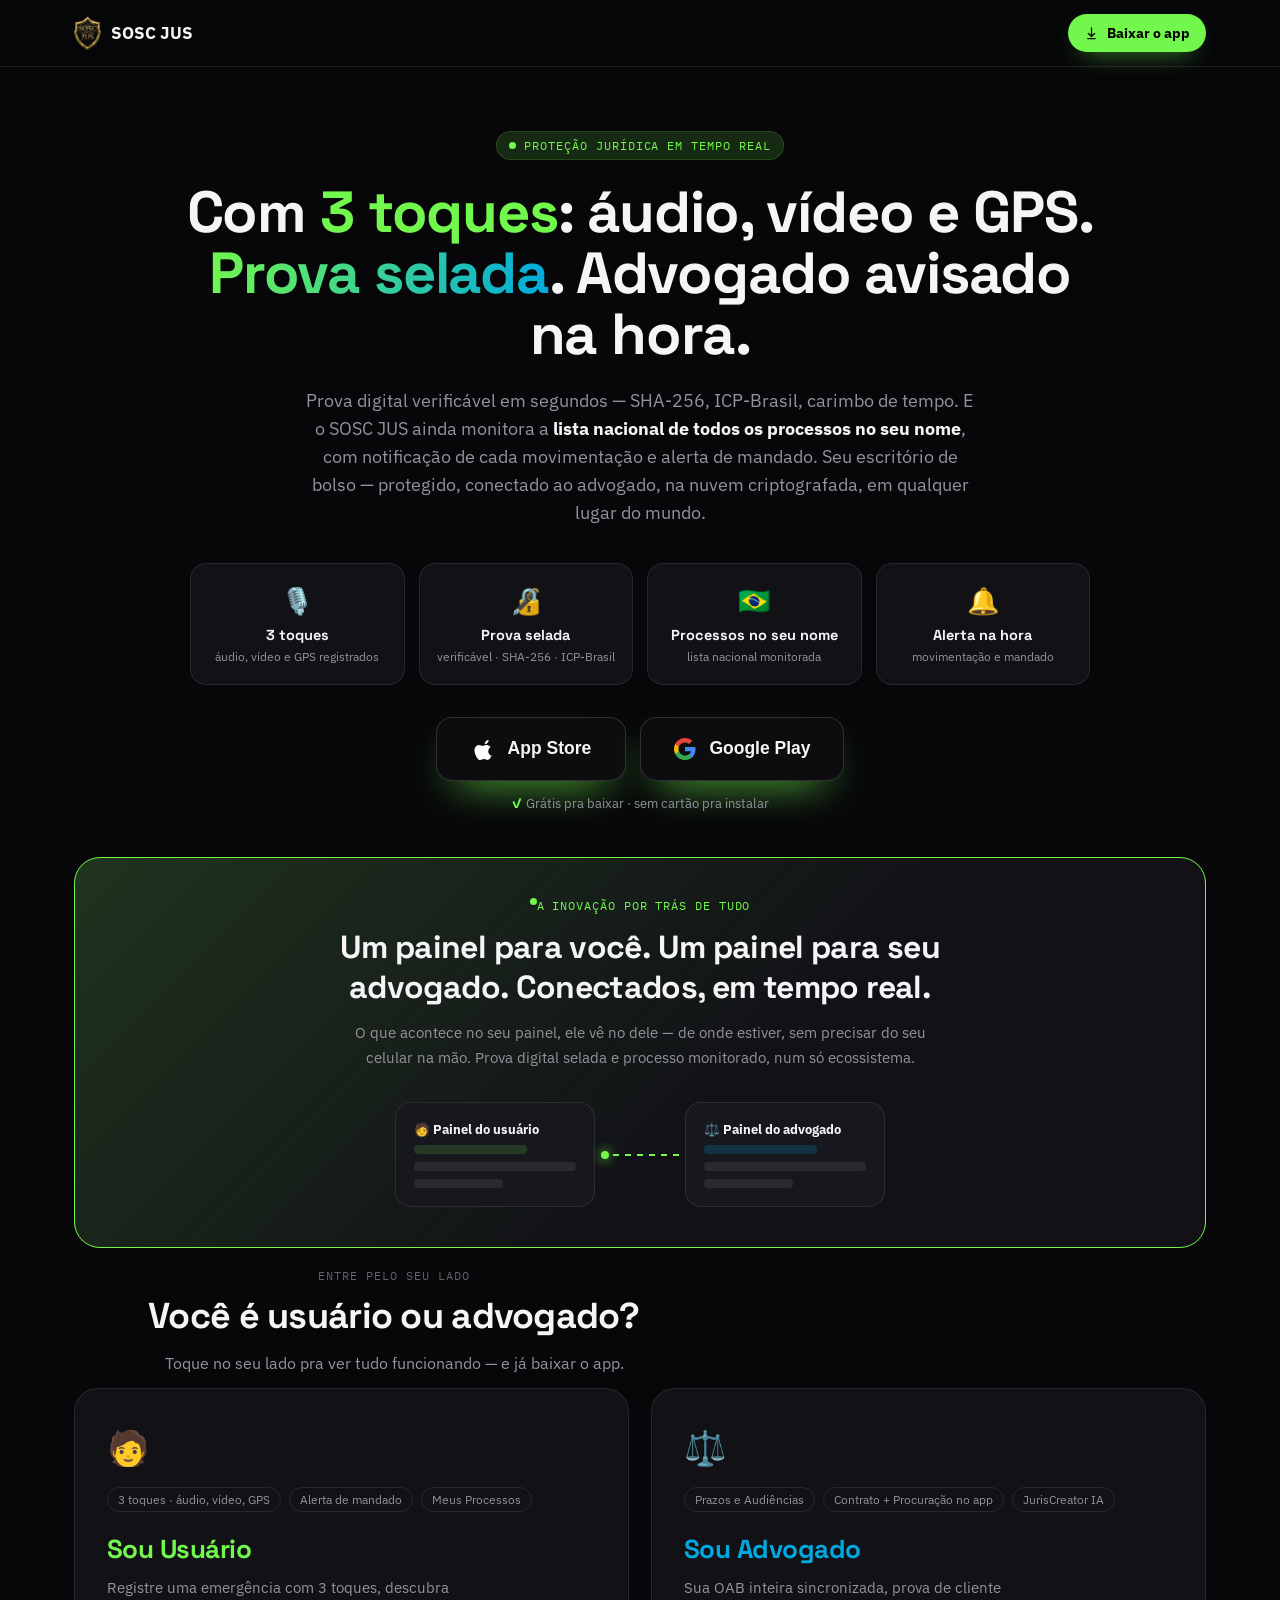
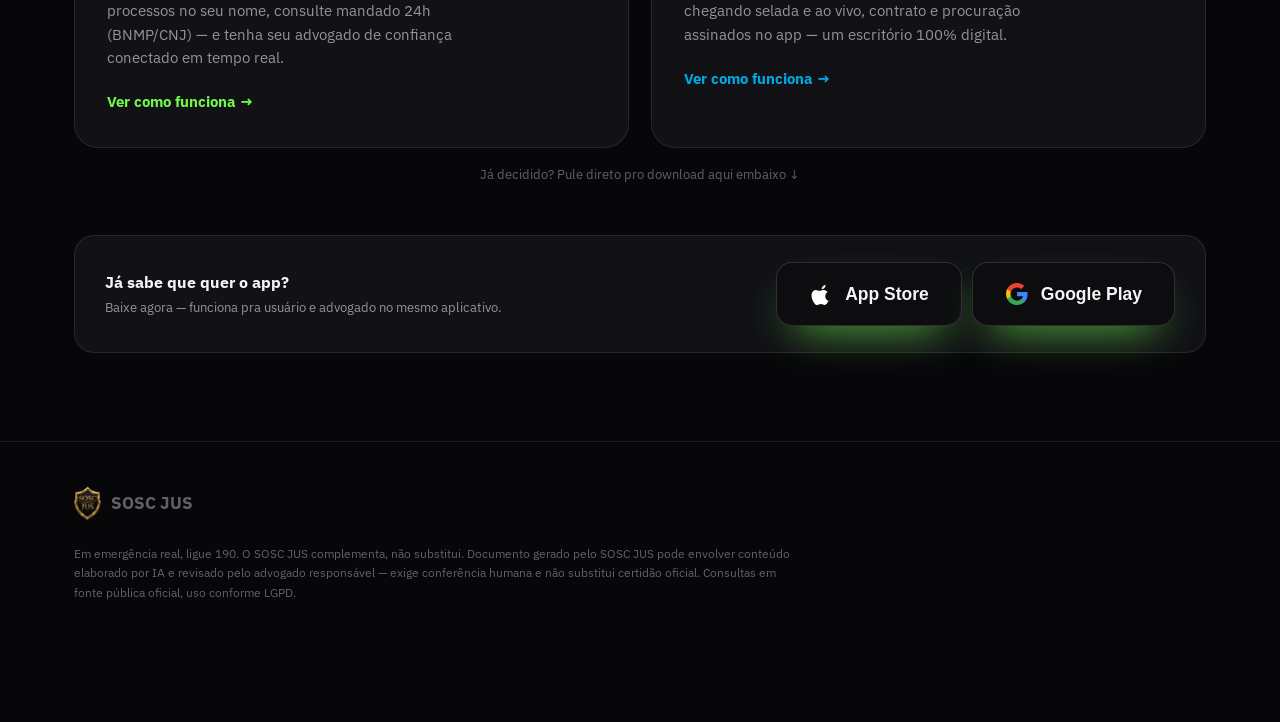
==== commit 25bd4ac3: "update: landing page files and assets from latest ZIP upload" ====
--- a/index.html
+++ b/index.html
@@ -38,14 +38,14 @@
 <section class="hero" style="padding-bottom:24px;">
   <div class="wrap" style="text-align:center;">
     <div class="eyebrow" style="margin-left:auto; margin-right:auto;"><span class="dot-live"></span> Proteção jurídica em tempo real</div>
-    <h1 style="max-width:900px; margin-left:auto; margin-right:auto;">Com <em>3 toques</em>: áudio, vídeo e GPS.<br>Seu advogado avisado na hora.</h1>
-    <p class="sub" style="max-width:640px; margin-left:auto; margin-right:auto;">O SOSC JUS registra a prova, notifica seu advogado e seus contatos de confiança em segundos — e ainda monitora a lista nacional de processos no seu nome, com alerta de cada movimentação.</p>
+    <h1 style="max-width:940px; margin-left:auto; margin-right:auto;">Com <em>3 toques</em>: áudio, vídeo e GPS.<br><span class="duo">Prova selada</span>. Advogado avisado na hora.</h1>
+    <p class="sub" style="max-width:680px; margin-left:auto; margin-right:auto;">Prova digital verificável em segundos — SHA-256, ICP-Brasil, carimbo de tempo. E o SOSC JUS ainda monitora a <b style="color:var(--text)">lista nacional de todos os processos no seu nome</b>, com notificação de cada movimentação e alerta de mandado. Seu escritório de bolso — protegido, conectado ao advogado, na nuvem criptografada, em qualquer lugar do mundo.</p>
 
     <div class="hero-pillars">
       <div class="hp"><span class="hp-ic">🎙️</span><b>3 toques</b><span>áudio, vídeo e GPS registrados</span></div>
-      <div class="hp"><span class="hp-ic">⚖️</span><b>Advogado avisado</b><span>e seus contatos de confiança, na hora</span></div>
+      <div class="hp"><span class="hp-ic">🔏</span><b>Prova selada</b><span>verificável · SHA-256 · ICP-Brasil</span></div>
       <div class="hp"><span class="hp-ic">🇧🇷</span><b>Processos no seu nome</b><span>lista nacional monitorada</span></div>
-      <div class="hp"><span class="hp-ic">🔔</span><b>Alerta de movimentação</b><span>e de mandado, em segundos</span></div>
+      <div class="hp"><span class="hp-ic">🔔</span><b>Alerta na hora</b><span>movimentação e mandado</span></div>
     </div>
 
     <div class="hero-download">
@@ -84,7 +84,7 @@
         <div class="cd-link"><div class="line"><span class="pulse"></span></div></div>
         <div class="cd-panel">
           <div class="cd-title">⚖️ Painel do advogado</div>
-          <div class="cd-row accent"></div>
+          <div class="cd-row accent" style="background:var(--miami-dim);"></div>
           <div class="cd-row"></div>
           <div class="cd-row" style="width:55%;"></div>
         </div>
@@ -95,15 +95,20 @@
 
 <section style="padding-top:0;">
   <div class="wrap">
+    <div class="sec-head" style="text-align:center; margin-bottom:6px;">
+      <div class="sec-eyebrow" style="justify-content:center; display:flex;">Entre pelo seu lado</div>
+      <h2>Você é usuário ou advogado?</h2>
+      <p style="margin-left:auto; margin-right:auto;">Toque no seu lado pra ver tudo funcionando — e já baixar o app.</p>
+    </div>
     <div class="choosegrid">
 
       <a href="usuario.html" class="choosecard c-usuario">
         <span class="cc-icon">🧑</span>
         <div class="cc-tags">
-          <span>3 toques · áudio, vídeo, GPS</span><span>Mandado de Prisão</span><span>Meus Processos</span>
+          <span>3 toques · áudio, vídeo, GPS</span><span>Alerta de mandado</span><span>Meus Processos</span>
         </div>
         <h3 style="color:var(--lime);">Sou Usuário</h3>
-        <p>Registre uma emergência com 3 toques, descubra processos no seu nome, consulte mandado de prisão 24h — e tenha seu advogado de confiança conectado em tempo real.</p>
+        <p>Registre uma emergência com 3 toques, descubra processos no seu nome, consulte mandado 24h (BNMP/CNJ) — e tenha seu advogado de confiança conectado em tempo real.</p>
         <span class="cc-cta">Ver como funciona →</span>
       </a>
 
--- a/assets/style.css
+++ b/assets/style.css
@@ -4,10 +4,10 @@
   --panel:#111116;
   --panel-2:#17171e;
   --hair: rgba(255,255,255,0.09);
-  --lime:#B6FF00;
-  --lime-dim: rgba(182,255,0,0.14);
-  --miami:#009FC7;
-  --miami-dim: rgba(0,159,199,0.16);
+  --lime:#72F84C;
+  --lime-dim: rgba(114,248,76,0.15);
+  --miami:#00A9E0;
+  --miami-dim: rgba(0,169,224,0.18);
   --gold:#D8A631;
   --text:#F5F5F7;
   --muted:#93939c;
@@ -31,7 +31,7 @@
 /* tema por página: body[data-theme="usuario"|"advogado"] escolhe a cor de destaque */
 body[data-theme="usuario"]  { --accent: var(--lime);  --accent-dim: var(--lime-dim); }
 body[data-theme="advogado"] { --accent: var(--miami); --accent-dim: var(--miami-dim); }
-body[data-theme="chooser"]  { --accent: var(--gold);  --accent-dim: rgba(216,166,49,0.14); }
+body[data-theme="chooser"]  { --accent: var(--lime);  --accent-dim: var(--lime-dim); }
 
 .wrap{ max-width:1180px; margin:0 auto; padding:0 24px; }
 section{ padding:88px 0; }
@@ -228,7 +228,8 @@
   cursor:pointer;
 }
 .storebadge svg{ width:16px; height:16px; }
-.storebadge.big{ padding:14px 22px; border-radius:14px; font-size:14.5px; }
+.storebadge.big{ padding:19px 32px; border-radius:16px; font-size:17.5px; font-weight:700; gap:12px; }
+.storebadge.big svg{ width:24px; height:24px; }
 
 .section-alt{ background:var(--panel); border-top:1px solid var(--hair); border-bottom:1px solid var(--hair); }
 
@@ -453,3 +454,12 @@
 /* ---------- chips clicáveis (levam ao download) ---------- */
 .chip-clickable{ cursor:pointer; font-family:inherit; transition:.15s ease; }
 .chip-clickable:hover{ border-color:var(--accent); color:var(--text); transform:translateY(-2px); }
+
+/* ---------- brand pop (lime + miami) : glows modernos nos CTAs ---------- */
+.btn-primary{ box-shadow:0 16px 38px -16px var(--accent); }
+.btn-primary:hover{ box-shadow:0 20px 46px -16px var(--accent); }
+.hero-download .storebadge.big,
+.direct-download .storebadge.big{ box-shadow:0 18px 44px -20px var(--accent); }
+.navcta{ box-shadow:0 10px 26px -14px var(--accent); }
+/* headline duotone helper */
+.duo{ background:linear-gradient(100deg, var(--lime), var(--miami)); -webkit-background-clip:text; background-clip:text; color:transparent; font-style:normal; }
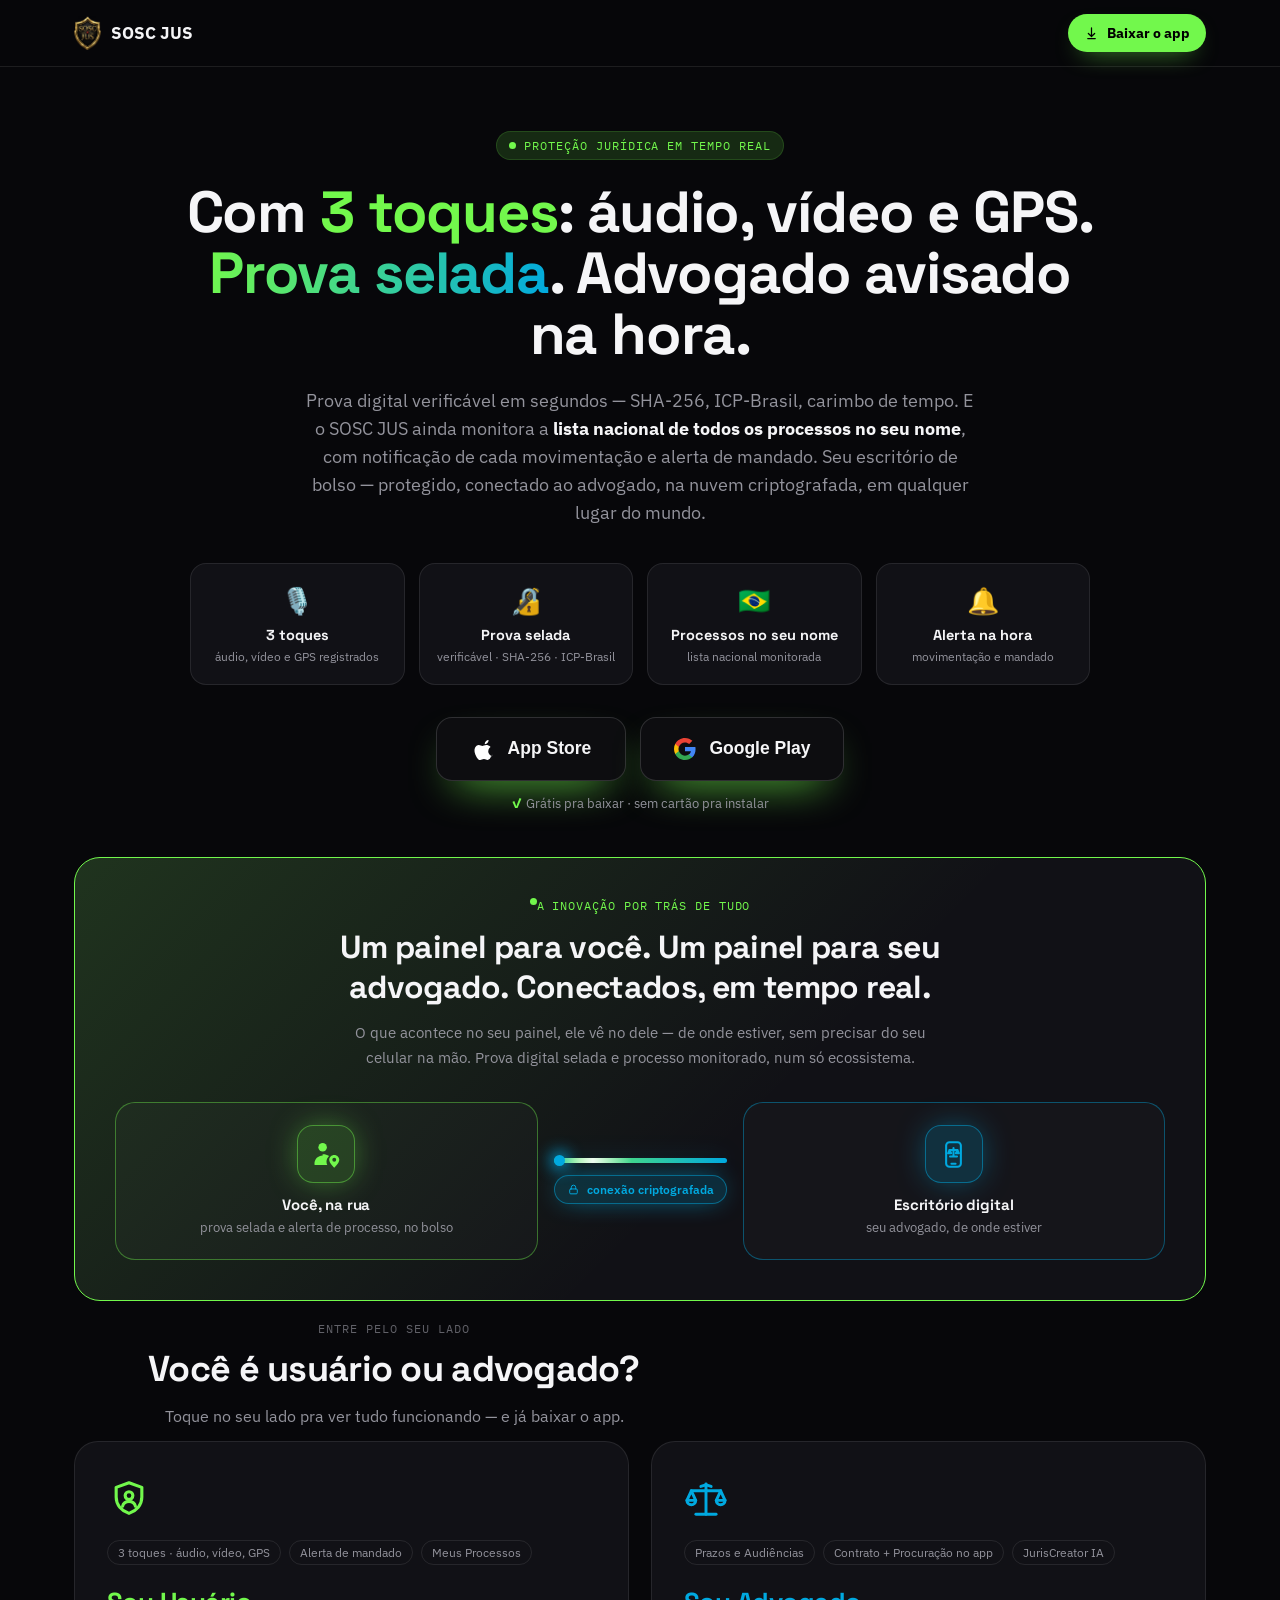
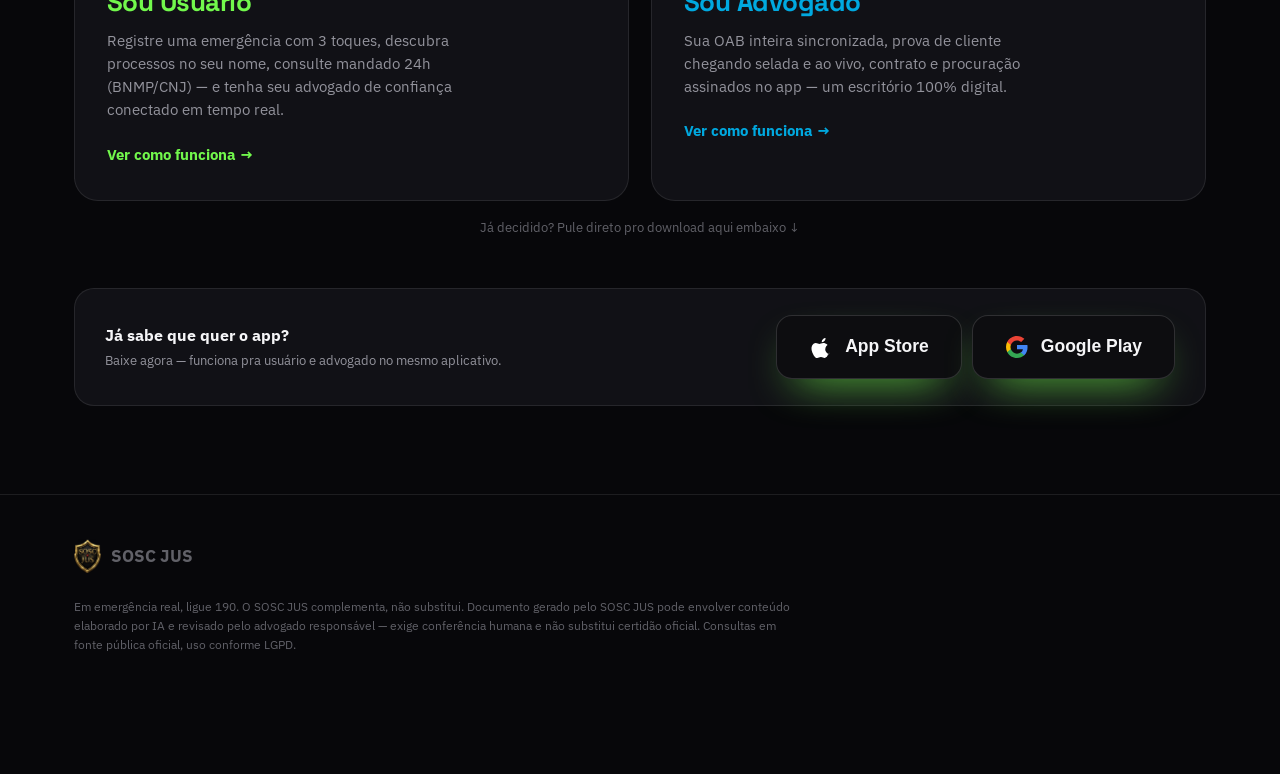
==== commit ccb680ec: "update: replace connect-diagram with animated .cx SVG diagram and style updates" ====
--- a/index.html
+++ b/index.html
@@ -74,19 +74,20 @@
       <div class="cb-eyebrow" style="justify-content:center; display:flex;"><span class="dot-live"></span> A inovação por trás de tudo</div>
       <h2 style="margin-left:auto; margin-right:auto;">Um painel para você. Um painel para seu advogado. Conectados, em tempo real.</h2>
       <p style="margin-left:auto; margin-right:auto;">O que acontece no seu painel, ele vê no dele — de onde estiver, sem precisar do seu celular na mão. Prova digital selada e processo monitorado, num só ecossistema.</p>
-      <div class="connect-diagram">
-        <div class="cd-panel">
-          <div class="cd-title">🧑 Painel do usuário</div>
-          <div class="cd-row accent"></div>
-          <div class="cd-row"></div>
-          <div class="cd-row" style="width:55%;"></div>
+      <div class="cx">
+        <div class="cx-node user">
+          <div class="cx-ic"><svg viewBox="0 0 24 24" fill="currentColor" fill-rule="evenodd"><circle cx="9" cy="6.4" r="3.3"/><path d="M9 12.7c-3.5 0-6.3 2.8-6.3 6.2 0 .4 0 .9.1 1.3h9.8c-.4-.8-.6-1.6-.6-2.5 0-1.8.8-3.4 2-4.5-1.4-.9-3-1.4-4.7-1.4-.1 0-.2 0-.3 0Z"/><path d="M18 12.3c-2.2 0-3.9 1.7-3.9 3.8 0 2.7 3.9 6.1 3.9 6.1s3.9-3.4 3.9-6.1c0-2.1-1.7-3.8-3.9-3.8Zm0 2.3a1.5 1.5 0 1 0 0 3 1.5 1.5 0 0 0 0-3Z"/></svg></div>
+          <div class="cx-name">Você, na rua</div>
+          <div class="cx-sub">prova selada e alerta de processo, no bolso</div>
         </div>
-        <div class="cd-link"><div class="line"><span class="pulse"></span></div></div>
-        <div class="cd-panel">
-          <div class="cd-title">⚖️ Painel do advogado</div>
-          <div class="cd-row accent" style="background:var(--miami-dim);"></div>
-          <div class="cd-row"></div>
-          <div class="cd-row" style="width:55%;"></div>
+        <div class="cx-link">
+          <div class="cx-wire"><span class="cx-dot"></span></div>
+          <div class="cx-badge"><svg viewBox="0 0 24 24" fill="none" stroke="currentColor" stroke-width="1.8" stroke-linecap="round" stroke-linejoin="round"><rect x="5" y="11" width="14" height="9" rx="2"/><path d="M8 11V8a4 4 0 0 1 8 0v3"/></svg><span>conexão criptografada</span></div>
+        </div>
+        <div class="cx-node office">
+          <div class="cx-ic"><svg viewBox="0 0 24 24" fill="none" stroke="currentColor" stroke-width="1.6" stroke-linecap="round" stroke-linejoin="round"><rect x="6.3" y="2.5" width="11.4" height="19" rx="2.6"/><path d="M10.4 19.2h3.2"/><path d="M12 7v6.6M9.3 13.6h5.4"/><path d="M9 8.5h6"/><path d="M9 8.5 7.8 11.1h2.4L9 8.5Z"/><path d="M15 8.5 13.8 11.1h2.4L15 8.5Z"/></svg></div>
+          <div class="cx-name">Escritório digital</div>
+          <div class="cx-sub">seu advogado, de onde estiver</div>
         </div>
       </div>
     </div>
@@ -103,7 +104,7 @@
     <div class="choosegrid">
 
       <a href="usuario.html" class="choosecard c-usuario">
-        <span class="cc-icon">🧑</span>
+        <span class="cc-icon" style="color:var(--lime)"><svg viewBox="0 0 24 24" width="44" height="44" fill="none" stroke="currentColor" stroke-width="1.7" stroke-linecap="round" stroke-linejoin="round"><path d="M12 2.6l7 2.5v5.3c0 4.3-2.9 7.5-7 8.9-4.1-1.4-7-4.6-7-8.9V5.1l7-2.5Z"/><circle cx="12" cy="9.6" r="2.1"/><path d="M8.5 15.4c.4-1.7 1.8-2.6 3.5-2.6s3.1.9 3.5 2.6"/></svg></span>
         <div class="cc-tags">
           <span>3 toques · áudio, vídeo, GPS</span><span>Alerta de mandado</span><span>Meus Processos</span>
         </div>
@@ -113,7 +114,7 @@
       </a>
 
       <a href="advogado.html" class="choosecard c-advogado">
-        <span class="cc-icon">⚖️</span>
+        <span class="cc-icon" style="color:var(--miami)"><svg viewBox="0 0 24 24" width="44" height="44" fill="none" stroke="currentColor" stroke-width="1.6" stroke-linecap="round" stroke-linejoin="round"><path d="M12 3.2v16.6"/><path d="M6.5 19.8h11"/><path d="M4 7h16"/><path d="M9.2 4.6 12 3.7l2.8.9"/><path d="M4 7 1.6 12.2h4.8L4 7Z"/><path d="M20 7l-2.4 5.2h4.8L20 7Z"/><path d="M1.6 12.2a2.4 2.4 0 0 0 4.8 0M17.6 12.2a2.4 2.4 0 0 0 4.8 0"/></svg></span>
         <div class="cc-tags">
           <span>Prazos e Audiências</span><span>Contrato + Procuração no app</span><span>JurisCreator IA</span>
         </div>
--- a/assets/style.css
+++ b/assets/style.css
@@ -463,3 +463,29 @@
 .navcta{ box-shadow:0 10px 26px -14px var(--accent); }
 /* headline duotone helper */
 .duo{ background:linear-gradient(100deg, var(--lime), var(--miami)); -webkit-background-clip:text; background-clip:text; color:transparent; font-style:normal; }
+
+
+/* ---------- connection diagram (novo — azul no meio, chama atenção) ---------- */
+.cx{ display:grid; grid-template-columns:1fr auto 1fr; align-items:center; gap:16px; margin-top:28px; }
+@media (max-width:640px){ .cx{ grid-template-columns:1fr; gap:16px; } }
+.cx-node{ border:1px solid var(--hair); border-radius:20px; padding:22px 16px; text-align:center; background:rgba(255,255,255,.02); }
+.cx-node .cx-ic{ width:58px; height:58px; margin:0 auto 12px; border-radius:16px; display:flex; align-items:center; justify-content:center; }
+.cx-node .cx-ic svg{ width:31px; height:31px; }
+.cx-node.user{ border-color:rgba(114,248,76,.40); }
+.cx-node.user .cx-ic{ color:var(--lime); background:var(--lime-dim); border:1px solid rgba(114,248,76,.45); box-shadow:0 0 36px -12px var(--lime); }
+.cx-node.office{ border-color:rgba(0,169,224,.42); }
+.cx-node.office .cx-ic{ color:var(--miami); background:var(--miami-dim); border:1px solid rgba(0,169,224,.5); box-shadow:0 0 36px -12px var(--miami); }
+.cx-name{ font-family:'Space Grotesk'; font-weight:700; font-size:15px; letter-spacing:-.01em; }
+.cx-sub{ color:var(--muted); font-size:12.5px; margin-top:5px; line-height:1.4; }
+.cx-link{ position:relative; min-width:130px; display:flex; flex-direction:column; align-items:center; gap:12px; }
+@media (max-width:640px){ .cx-link{ min-width:0; width:80%; margin:0 auto; } }
+.cx-wire{ position:relative; width:100%; height:5px; border-radius:99px; background:linear-gradient(90deg, var(--lime), var(--miami)); box-shadow:0 0 22px -2px var(--miami); }
+.cx-wire::before{ content:''; position:absolute; inset:0; border-radius:99px; background:linear-gradient(90deg, transparent 0, rgba(255,255,255,.9) 50%, transparent 100%); background-size:45% 100%; background-repeat:no-repeat; animation:cxflow 1.9s linear infinite; }
+@keyframes cxflow{ 0%{ background-position:-45% 0; } 100%{ background-position:145% 0; } }
+.cx-dot{ position:absolute; top:50%; left:0; width:11px; height:11px; margin-top:-5.5px; border-radius:50%; background:var(--miami); box-shadow:0 0 16px 3px var(--miami); animation:cxtravel 1.9s linear infinite; }
+@keyframes cxtravel{ 0%{ left:0; } 100%{ left:100%; } }
+.cx-badge{ display:inline-flex; align-items:center; gap:7px; font-size:11.5px; font-weight:600; color:var(--miami); border:1px solid rgba(0,169,224,.5); background:var(--miami-dim); padding:6px 12px; border-radius:999px; box-shadow:0 0 26px -8px var(--miami); animation:cxpulse 2.3s ease-in-out infinite; white-space:nowrap; }
+.cx-badge svg{ width:13px; height:13px; }
+@keyframes cxpulse{ 0%,100%{ box-shadow:0 0 22px -10px var(--miami); } 50%{ box-shadow:0 0 32px -3px var(--miami); } }
+/* chooser icon holds an svg now */
+.choosecard .cc-icon svg{ display:block; }
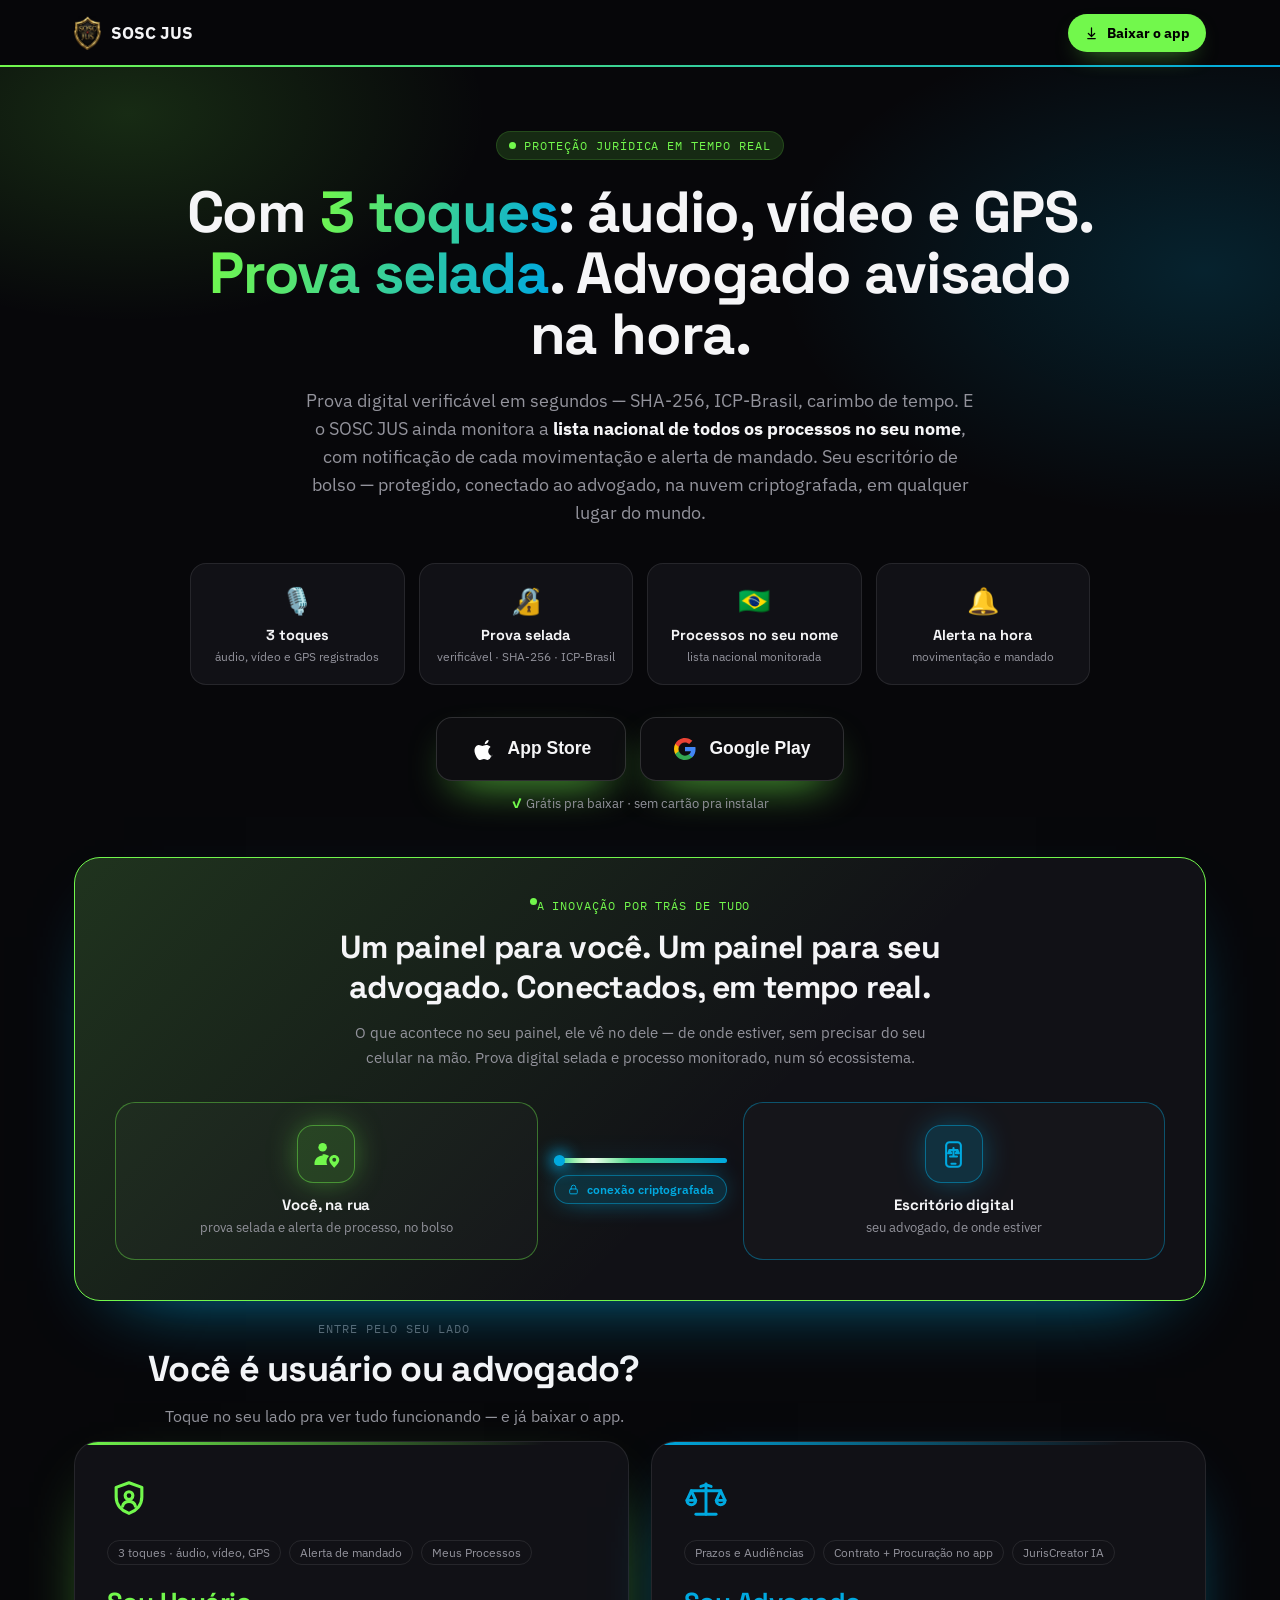
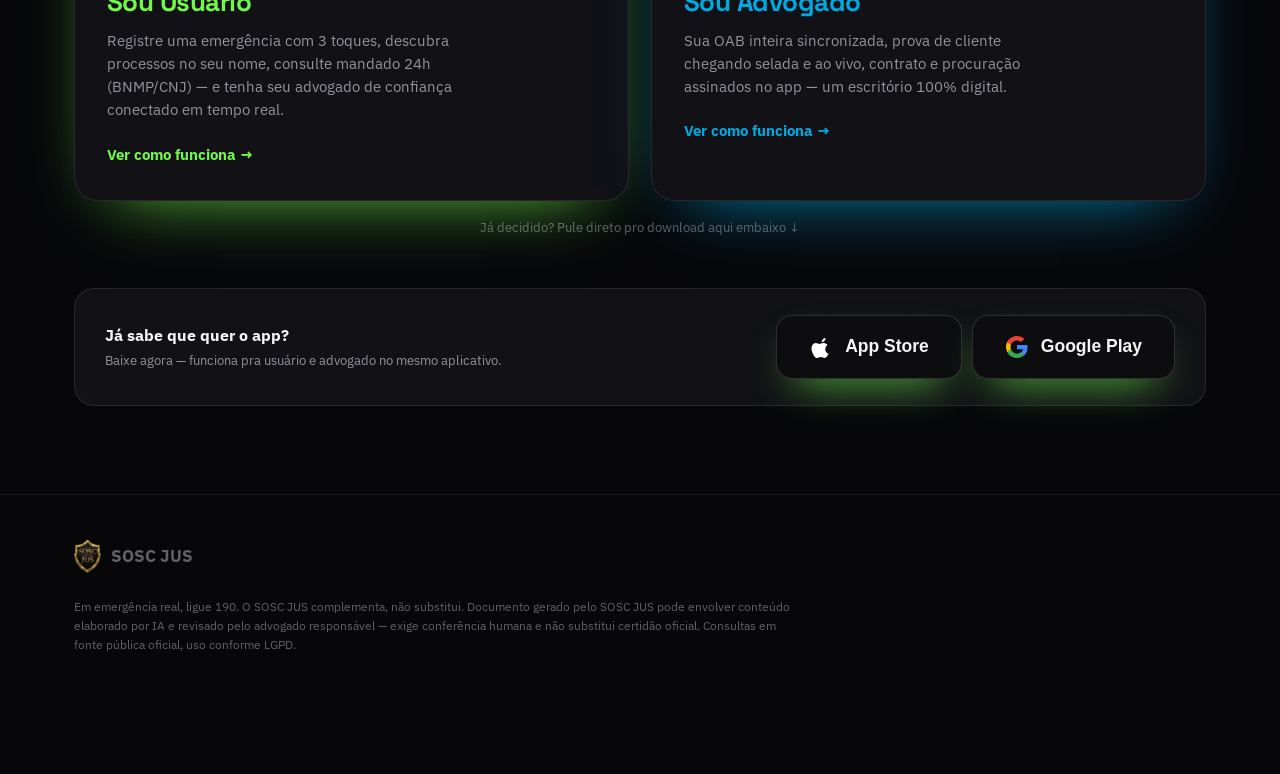
==== commit f298eabd: "update: upgrade to landing page v2 with new comparison section, FAQ, interactive demos, and v2 asset" ====
--- a/index.html
+++ b/index.html
@@ -1,6 +1,7 @@
 <!DOCTYPE html>
 <html lang="pt-BR">
 <head>
+<!-- SOSC JUS landing · build v2 (lime+miami, demo interativa) -->
 <meta name="theme-color" content="#07070a">
 <!-- Meta Pixel -->
 <script>
@@ -20,7 +21,7 @@
 <link rel="preconnect" href="https://fonts.googleapis.com">
 <link rel="preconnect" href="https://fonts.gstatic.com" crossorigin>
 <link href="https://fonts.googleapis.com/css2?family=Space+Grotesk:wght@500;600;700&family=IBM+Plex+Sans:wght@400;500;600;700&family=IBM+Plex+Mono:wght@400;500&display=swap" rel="stylesheet">
-<link rel="stylesheet" href="assets/style.css">
+<link rel="stylesheet" href="assets/style.v2.css">
 </head>
 <body data-theme="chooser">
 
@@ -38,7 +39,7 @@
 <section class="hero" style="padding-bottom:24px;">
   <div class="wrap" style="text-align:center;">
     <div class="eyebrow" style="margin-left:auto; margin-right:auto;"><span class="dot-live"></span> Proteção jurídica em tempo real</div>
-    <h1 style="max-width:940px; margin-left:auto; margin-right:auto;">Com <em>3 toques</em>: áudio, vídeo e GPS.<br><span class="duo">Prova selada</span>. Advogado avisado na hora.</h1>
+    <h1 style="max-width:940px; margin-left:auto; margin-right:auto;">Com <span class="duo">3 toques</span>: áudio, vídeo e GPS.<br><span class="duo">Prova selada</span>. Advogado avisado na hora.</h1>
     <p class="sub" style="max-width:680px; margin-left:auto; margin-right:auto;">Prova digital verificável em segundos — SHA-256, ICP-Brasil, carimbo de tempo. E o SOSC JUS ainda monitora a <b style="color:var(--text)">lista nacional de todos os processos no seu nome</b>, com notificação de cada movimentação e alerta de mandado. Seu escritório de bolso — protegido, conectado ao advogado, na nuvem criptografada, em qualquer lugar do mundo.</p>
 
     <div class="hero-pillars">
@@ -76,16 +77,16 @@
       <p style="margin-left:auto; margin-right:auto;">O que acontece no seu painel, ele vê no dele — de onde estiver, sem precisar do seu celular na mão. Prova digital selada e processo monitorado, num só ecossistema.</p>
       <div class="cx">
         <div class="cx-node user">
-          <div class="cx-ic"><svg viewBox="0 0 24 24" fill="currentColor" fill-rule="evenodd"><circle cx="9" cy="6.4" r="3.3"/><path d="M9 12.7c-3.5 0-6.3 2.8-6.3 6.2 0 .4 0 .9.1 1.3h9.8c-.4-.8-.6-1.6-.6-2.5 0-1.8.8-3.4 2-4.5-1.4-.9-3-1.4-4.7-1.4-.1 0-.2 0-.3 0Z"/><path d="M18 12.3c-2.2 0-3.9 1.7-3.9 3.8 0 2.7 3.9 6.1 3.9 6.1s3.9-3.4 3.9-6.1c0-2.1-1.7-3.8-3.9-3.8Zm0 2.3a1.5 1.5 0 1 0 0 3 1.5 1.5 0 0 0 0-3Z"/></svg></div>
+          <div class="cx-ic"><svg viewBox="0 0 24 24" fill="currentColor" fill-rule="evenodd" width="31" height="31" style="width:31px; height:31px;"><circle cx="9" cy="6.4" r="3.3"/><path d="M9 12.7c-3.5 0-6.3 2.8-6.3 6.2 0 .4 0 .9.1 1.3h9.8c-.4-.8-.6-1.6-.6-2.5 0-1.8.8-3.4 2-4.5-1.4-.9-3-1.4-4.7-1.4-.1 0-.2 0-.3 0Z"/><path d="M18 12.3c-2.2 0-3.9 1.7-3.9 3.8 0 2.7 3.9 6.1 3.9 6.1s3.9-3.4 3.9-6.1c0-2.1-1.7-3.8-3.9-3.8Zm0 2.3a1.5 1.5 0 1 0 0 3 1.5 1.5 0 0 0 0-3Z"/></svg></div>
           <div class="cx-name">Você, na rua</div>
           <div class="cx-sub">prova selada e alerta de processo, no bolso</div>
         </div>
         <div class="cx-link">
           <div class="cx-wire"><span class="cx-dot"></span></div>
-          <div class="cx-badge"><svg viewBox="0 0 24 24" fill="none" stroke="currentColor" stroke-width="1.8" stroke-linecap="round" stroke-linejoin="round"><rect x="5" y="11" width="14" height="9" rx="2"/><path d="M8 11V8a4 4 0 0 1 8 0v3"/></svg><span>conexão criptografada</span></div>
+          <div class="cx-badge"><svg viewBox="0 0 24 24" fill="none" stroke="currentColor" stroke-width="1.8" stroke-linecap="round" stroke-linejoin="round" width="13" height="13" style="width:13px; height:13px;"><rect x="5" y="11" width="14" height="9" rx="2"/><path d="M8 11V8a4 4 0 0 1 8 0v3"/></svg><span>conexão criptografada</span></div>
         </div>
         <div class="cx-node office">
-          <div class="cx-ic"><svg viewBox="0 0 24 24" fill="none" stroke="currentColor" stroke-width="1.6" stroke-linecap="round" stroke-linejoin="round"><rect x="6.3" y="2.5" width="11.4" height="19" rx="2.6"/><path d="M10.4 19.2h3.2"/><path d="M12 7v6.6M9.3 13.6h5.4"/><path d="M9 8.5h6"/><path d="M9 8.5 7.8 11.1h2.4L9 8.5Z"/><path d="M15 8.5 13.8 11.1h2.4L15 8.5Z"/></svg></div>
+          <div class="cx-ic"><svg viewBox="0 0 24 24" fill="none" stroke="currentColor" stroke-width="1.6" stroke-linecap="round" stroke-linejoin="round" width="31" height="31" style="width:31px; height:31px;"><rect x="6.3" y="2.5" width="11.4" height="19" rx="2.6"/><path d="M10.4 19.2h3.2"/><path d="M12 7v6.6M9.3 13.6h5.4"/><path d="M9 8.5h6"/><path d="M9 8.5 7.8 11.1h2.4L9 8.5Z"/><path d="M15 8.5 13.8 11.1h2.4L15 8.5Z"/></svg></div>
           <div class="cx-name">Escritório digital</div>
           <div class="cx-sub">seu advogado, de onde estiver</div>
         </div>
@@ -163,6 +164,6 @@
   </div>
 </footer>
 
-<script src="assets/app.js"></script>
+<script src="assets/app.v2.js"></script>
 </body>
 </html>
--- a/assets/style.v2.css
+++ b/assets/style.v2.css
@@ -0,0 +1,570 @@
+/* SOSC JUS — landing (3 páginas) — estilos compartilhados */
+:root{
+  --ink:#07070a;
+  --panel:#111116;
+  --panel-2:#17171e;
+  --hair: rgba(255,255,255,0.09);
+  --lime:#72F84C;
+  --lime-dim: rgba(114,248,76,0.15);
+  --miami:#00A9E0;
+  --miami-dim: rgba(0,169,224,0.18);
+  --gold:#D8A631;
+  --text:#F5F5F7;
+  --muted:#93939c;
+  --muted-2:#616168;
+  --radius: 18px;
+}
+*{box-sizing:border-box;}
+html{scroll-behavior:smooth;}
+body{
+  margin:0; background:var(--ink); color:var(--text);
+  font-family:'IBM Plex Sans', sans-serif;
+  -webkit-font-smoothing:antialiased;
+  overflow-x:hidden;
+}
+h1,h2,h3,.display{ font-family:'Space Grotesk', sans-serif; letter-spacing:-0.02em; }
+.mono{ font-family:'IBM Plex Mono', monospace; }
+a{color:inherit;}
+::selection{ background:var(--lime); color:#000; }
+:focus-visible{ outline:2px solid var(--lime); outline-offset:2px; }
+
+/* tema por página: body[data-theme="usuario"|"advogado"] escolhe a cor de destaque */
+body[data-theme="usuario"]  { --accent: var(--lime);  --accent-dim: var(--lime-dim); }
+body[data-theme="advogado"] { --accent: var(--miami); --accent-dim: var(--miami-dim); }
+body[data-theme="chooser"]  { --accent: var(--lime);  --accent-dim: var(--lime-dim); }
+
+.wrap{ max-width:1180px; margin:0 auto; padding:0 24px; }
+section{ padding:88px 0; }
+@media (max-width:720px){ section{ padding:56px 0; } }
+
+/* ---------- nav ---------- */
+header{
+  position:sticky; top:0; z-index:50;
+  background:rgba(7,7,10,0.82); backdrop-filter:blur(14px);
+  border-bottom:1px solid var(--hair);
+}
+.nav{ display:flex; align-items:center; justify-content:space-between; gap:16px; padding:14px 24px; max-width:1180px; margin:0 auto; }
+.brand{ display:flex; align-items:center; gap:10px; font-weight:700; font-size:17px; white-space:nowrap; text-decoration:none; }
+.brand img{ height:34px; width:auto; }
+.navlinks{ display:flex; align-items:center; gap:6px; background:var(--panel); border:1px solid var(--hair); border-radius:999px; padding:4px; }
+.navlinks a{
+  font-family:'IBM Plex Sans'; font-weight:600; font-size:13.5px; padding:9px 16px; border-radius:999px;
+  text-decoration:none; color:var(--muted); white-space:nowrap; transition:.2s ease;
+}
+.navlinks a.active{ background:var(--accent); color:#04120a; }
+body[data-theme="advogado"] .navlinks a.active{ color:#04141a; }
+.navcta{
+  display:inline-flex; align-items:center; gap:8px; background:var(--accent); color:#000;
+  font-weight:700; font-size:13.5px; padding:10px 16px; border-radius:999px; text-decoration:none;
+  white-space:nowrap; transition: transform .15s ease; border:none; cursor:pointer;
+}
+.navcta:hover{ transform:translateY(-1px); }
+.navcta svg{ width:15px; height:15px; }
+
+/* ---------- hero shared ---------- */
+.hero{ padding-top:64px; padding-bottom:40px; position:relative; }
+.eyebrow{
+  display:inline-flex; align-items:center; gap:8px; font-family:'IBM Plex Mono'; font-size:12px;
+  letter-spacing:.08em; text-transform:uppercase; color:var(--accent); border:1px solid var(--accent-dim);
+  background:var(--accent-dim); padding:6px 12px; border-radius:999px; margin-bottom:22px;
+}
+.dot-live{ width:7px; height:7px; border-radius:50%; background:var(--accent); animation:pulse 1.6s infinite; flex-shrink:0; }
+@keyframes pulse{ 0%,100%{opacity:1;} 50%{opacity:.35;} }
+.hero h1{ font-size:clamp(32px,5vw,58px); line-height:1.05; margin:0 0 22px; font-weight:700; }
+.hero h1 em{ font-style:normal; color:var(--accent); }
+.hero p.sub{ font-size:17.5px; line-height:1.6; color:var(--muted); max-width:520px; margin:0 0 34px; }
+.herobtns{ display:flex; gap:14px; flex-wrap:wrap; }
+.btn-primary{
+  display:inline-flex; align-items:center; gap:10px; background:var(--accent); color:#000; font-weight:700;
+  font-size:15.5px; padding:15px 26px; border-radius:14px; text-decoration:none; border:none; cursor:pointer;
+  transition:transform .15s ease;
+}
+.btn-primary:hover{ transform:translateY(-2px); }
+.btn-ghost{
+  display:inline-flex; align-items:center; gap:10px; background:transparent; color:var(--text); font-weight:600;
+  font-size:15px; padding:14px 22px; border-radius:14px; text-decoration:none; border:1px solid var(--hair); cursor:pointer;
+}
+.btn-ghost:hover{ border-color:rgba(255,255,255,.25); }
+
+.hero-grid{ display:grid; grid-template-columns:1.1fr 0.9fr; gap:40px; align-items:center; }
+@media (max-width:860px){ .hero-grid{ grid-template-columns:1fr; } }
+
+/* ---------- PHONE SIMULATOR (novo) ---------- */
+.phone-stage{ display:flex; justify-content:center; }
+.phone{
+  position:relative; width:270px; height:552px; border-radius:44px; background:#000;
+  border:10px solid #1b1b1f; box-shadow:0 30px 70px rgba(0,0,0,.55), 0 0 0 1px rgba(255,255,255,.05);
+  overflow:hidden; cursor:pointer; user-select:none; flex-shrink:0;
+}
+.phone::before{ /* notch */
+  content:''; position:absolute; top:0; left:50%; transform:translateX(-50%); width:120px; height:22px;
+  background:#1b1b1f; border-radius:0 0 16px 16px; z-index:5;
+}
+.phone-screens{ position:relative; width:100%; height:100%; }
+.phone-screens img{
+  position:absolute; inset:0; width:100%; height:100%; object-fit:cover; object-position:top;
+  opacity:0; transition:opacity .28s ease;
+}
+.phone-screens img.active{ opacity:1; }
+.phone-progress{ position:absolute; top:8px; left:10px; right:10px; display:flex; gap:4px; z-index:6; }
+.phone-progress .bar{ flex:1; height:3px; border-radius:3px; background:rgba(255,255,255,.25); overflow:hidden; }
+.phone-progress .bar i{ display:block; height:100%; width:0%; background:var(--accent); }
+.phone-progress .bar.done i{ width:100%; }
+.phone-tap-hint{
+  position:absolute; bottom:14px; left:50%; transform:translateX(-50%); z-index:6;
+  background:rgba(0,0,0,.55); border:1px solid rgba(255,255,255,.18); backdrop-filter:blur(6px);
+  color:#fff; font-size:11.5px; font-weight:600; padding:7px 13px; border-radius:999px;
+  display:flex; align-items:center; gap:6px; pointer-events:none; animation:hintfade 2.6s ease infinite;
+}
+@keyframes hintfade{ 0%,100%{opacity:.9;} 50%{opacity:.35;} }
+.phone-caption{ text-align:center; margin-top:20px; font-size:13.5px; color:var(--muted); min-height:20px; }
+.phone-caption b{ color:var(--text); }
+
+/* ---------- ticker ---------- */
+.ticker-shell{
+  margin-top:44px; border:1px solid var(--hair); background:linear-gradient(180deg, var(--panel), var(--ink));
+  border-radius:var(--radius); overflow:hidden; position:relative;
+}
+.ticker-head{
+  display:flex; align-items:center; gap:10px; padding:14px 20px; border-bottom:1px solid var(--hair);
+  font-family:'IBM Plex Mono'; font-size:12px; color:var(--muted); letter-spacing:.06em; text-transform:uppercase;
+}
+.ticker-track-wrap{ overflow:hidden; padding:18px 0; -webkit-mask-image:linear-gradient(90deg,transparent,#000 6%,#000 94%,transparent); mask-image:linear-gradient(90deg,transparent,#000 6%,#000 94%,transparent); }
+.ticker-track{ display:flex; gap:14px; width:max-content; animation:scroll 32s linear infinite; padding:0 14px; }
+.ticker-track:hover{ animation-play-state:paused; }
+@keyframes scroll{ from{transform:translateX(0);} to{transform:translateX(-50%);} }
+.ticker-item{
+  flex:0 0 auto; display:flex; align-items:center; gap:10px; background:var(--panel-2); border:1px solid var(--hair);
+  border-radius:12px; padding:12px 16px; font-size:13.5px; white-space:nowrap;
+}
+.ticker-item .tag{ font-family:'IBM Plex Mono'; font-size:10.5px; color:var(--accent); border:1px solid var(--accent-dim); background:var(--accent-dim); padding:2px 8px; border-radius:999px; }
+.ticker-item .cnj{ color:var(--muted-2); font-family:'IBM Plex Mono'; font-size:11.5px; }
+
+/* ---------- section headers ---------- */
+.sec-head{ max-width:640px; margin:0 0 44px; }
+.sec-eyebrow{ font-family:'IBM Plex Mono'; font-size:12px; letter-spacing:.08em; text-transform:uppercase; color:var(--muted-2); margin-bottom:10px; }
+.sec-head h2{ font-size:clamp(24px,3.2vw,36px); margin:0 0 12px; font-weight:700; }
+.sec-head p{ color:var(--muted); font-size:15.5px; line-height:1.6; margin:0; }
+
+/* ---------- tool grid ---------- */
+.toolgrid{ display:grid; grid-template-columns:repeat(3,1fr); gap:16px; }
+@media (max-width:900px){ .toolgrid{ grid-template-columns:repeat(2,1fr); } }
+@media (max-width:600px){ .toolgrid{ grid-template-columns:1fr; } }
+.toolcard{
+  text-align:left; cursor:pointer; background:var(--panel); border:1px solid var(--hair); border-radius:var(--radius);
+  padding:22px; display:flex; flex-direction:column; gap:14px; transition:.18s ease; position:relative; color:var(--text);
+  width:100%; font-family:inherit;
+}
+.toolcard:hover{ border-color:var(--accent); transform:translateY(-3px); background:var(--panel-2); }
+.toolcard .icon{
+  width:44px; height:44px; border-radius:12px; background:var(--accent-dim); border:1px solid var(--accent-dim);
+  display:flex; align-items:center; justify-content:center; font-size:20px;
+}
+.toolcard h3{ font-size:16px; margin:0; font-weight:600; font-family:'IBM Plex Sans'; }
+.toolcard p{ font-size:13.5px; color:var(--muted); line-height:1.5; margin:0; flex:1; }
+.toolcard .see{ font-size:12.5px; color:var(--accent); font-weight:600; display:flex; align-items:center; gap:6px; }
+.toolcard .see svg{ width:13px; height:13px; transition:transform .15s ease; }
+.toolcard:hover .see svg{ transform:translateX(3px); }
+
+.chiprow{ display:flex; flex-wrap:wrap; gap:10px; margin-top:26px; }
+.chip{
+  font-size:13px; color:var(--muted); border:1px solid var(--hair); background:var(--panel); padding:9px 14px;
+  border-radius:999px;
+}
+.chip b{ color:var(--text); font-weight:600; }
+
+/* ---------- modal ---------- */
+.modal-backdrop{
+  position:fixed; inset:0; background:rgba(4,4,6,0.78); backdrop-filter:blur(6px); z-index:100;
+  display:none; align-items:flex-end; justify-content:center; padding:0;
+}
+.modal-backdrop.open{ display:flex; }
+@media (min-width:760px){ .modal-backdrop{ align-items:center; padding:24px; } }
+.modal{
+  background:var(--panel); border:1px solid var(--hair); border-radius:24px 24px 0 0; width:100%; max-width:880px;
+  max-height:92vh; overflow-y:auto; position:relative; animation:slideup .25s ease;
+}
+@media (min-width:760px){ .modal{ border-radius:24px; } }
+@keyframes slideup{ from{ transform:translateY(24px); opacity:0;} to{ transform:translateY(0); opacity:1; } }
+.modal-inner{ display:grid; grid-template-columns:280px 1fr; gap:0; }
+@media (max-width:700px){ .modal-inner{ grid-template-columns:1fr; } }
+.modal-shot{ background:#000; display:flex; align-items:center; justify-content:center; padding:28px 20px; border-right:1px solid var(--hair); }
+@media (max-width:700px){ .modal-shot{ border-right:none; border-bottom:1px solid var(--hair); padding:24px; } }
+.modal-shot img{ width:100%; max-width:220px; border-radius:22px; border:1px solid rgba(255,255,255,.12); }
+.modal-body{ padding:32px 30px; }
+.modal-close{
+  position:absolute; top:16px; right:16px; width:36px; height:36px; border-radius:50%; border:1px solid var(--hair);
+  background:var(--panel-2); color:var(--text); font-size:18px; cursor:pointer; display:flex; align-items:center; justify-content:center;
+  z-index:2;
+}
+.modal-eyebrow{ font-family:'IBM Plex Mono'; font-size:11.5px; color:var(--accent); text-transform:uppercase; letter-spacing:.06em; margin-bottom:10px; }
+.modal h3{ font-size:23px; margin:0 0 14px; }
+.modal p{ color:var(--muted); font-size:15px; line-height:1.65; margin:0 0 24px; }
+.modal .btn-primary{ width:100%; justify-content:center; }
+.modal .fallback-note{ font-size:12px; color:var(--muted-2); margin:-14px 0 20px; }
+
+/* ---------- footer sticky CTA ---------- */
+.stickycta{
+  position:fixed; left:16px; right:16px; bottom:16px; z-index:60;
+  background:var(--panel); border:1px solid var(--accent); border-radius:18px; padding:14px 18px;
+  display:flex; align-items:center; justify-content:space-between; gap:14px; box-shadow:0 12px 40px rgba(0,0,0,.5);
+  transform:translateY(140%); transition:transform .35s cubic-bezier(.2,.9,.3,1.2);
+  max-width:640px; margin:0 auto;
+}
+.stickycta.show{ transform:translateY(0); }
+.stickycta.nudge{ animation:nudge .6s ease; }
+@keyframes nudge{ 0%,100%{ transform:translateY(0) scale(1);} 30%{ transform:translateY(0) scale(1.035);} }
+.stickycta .msg{ font-size:13.5px; font-weight:600; line-height:1.3; }
+.stickycta .msg span{ display:block; color:var(--muted); font-weight:400; font-size:12px; margin-top:2px; }
+
+footer{ border-top:1px solid var(--hair); padding:44px 0 120px; color:var(--muted-2); font-size:13px; }
+footer .foot-row{ display:flex; justify-content:space-between; flex-wrap:wrap; gap:16px; align-items:center; }
+.disclaimer{ margin-top:24px; font-size:12px; color:var(--muted-2); line-height:1.6; max-width:720px; }
+
+.storebtns{ display:flex; gap:10px; flex-wrap:wrap; }
+.storebadge{
+  display:inline-flex; align-items:center; gap:8px; border:1px solid var(--hair); background:var(--panel-2);
+  padding:9px 14px; border-radius:12px; font-size:12.5px; font-weight:600; text-decoration:none; color:var(--text);
+  cursor:pointer;
+}
+.storebadge svg{ width:16px; height:16px; }
+.storebadge.big{ padding:19px 32px; border-radius:16px; font-size:17.5px; font-weight:700; gap:12px; }
+.storebadge.big svg{ width:24px; height:24px; }
+
+.section-alt{ background:var(--panel); border-top:1px solid var(--hair); border-bottom:1px solid var(--hair); }
+
+/* ---------- chooser page ---------- */
+.choosegrid{ display:grid; grid-template-columns:1fr 1fr; gap:22px; margin-top:12px; }
+@media (max-width:760px){ .choosegrid{ grid-template-columns:1fr; } }
+.choosecard{
+  display:block; text-decoration:none; color:var(--text); border-radius:24px; border:1px solid var(--hair);
+  padding:36px 32px; position:relative; overflow:hidden; transition:.2s ease; background:var(--panel);
+}
+.choosecard.c-usuario:hover{ border-color:var(--lime); transform:translateY(-4px); }
+.choosecard.c-advogado:hover{ border-color:var(--miami); transform:translateY(-4px); }
+.choosecard .cc-icon{ font-size:34px; margin-bottom:18px; display:block; }
+.choosecard h3{ font-size:26px; margin:0 0 10px; }
+.choosecard p{ color:var(--muted); font-size:15px; line-height:1.55; margin:0 0 22px; max-width:380px; }
+.choosecard .cc-cta{ display:inline-flex; align-items:center; gap:8px; font-weight:700; font-size:14.5px; }
+.choosecard.c-usuario .cc-cta{ color:var(--lime); }
+.choosecard.c-advogado .cc-cta{ color:var(--miami); }
+.choosecard .cc-tags{ display:flex; flex-wrap:wrap; gap:8px; margin-bottom:20px; }
+.choosecard .cc-tags span{ font-size:11.5px; color:var(--muted); border:1px solid var(--hair); padding:4px 10px; border-radius:999px; }
+
+.direct-download{
+  margin-top:52px; border:1px solid var(--hair); border-radius:20px; padding:26px 30px; background:var(--panel);
+  display:flex; align-items:center; justify-content:space-between; gap:20px; flex-wrap:wrap;
+}
+.direct-download .dd-text b{ display:block; font-size:15.5px; margin-bottom:4px; }
+.direct-download .dd-text span{ color:var(--muted); font-size:13px; }
+
+/* ---------- store badges com marca colorida (Google multicolor + Apple) ---------- */
+.storebadge.brandcolor{ background:#0d0d10; border-color:rgba(255,255,255,.14); }
+.storebadge.brandcolor:hover{ border-color:rgba(255,255,255,.3); transform:translateY(-2px); }
+
+/* ---------- conexão painel-a-painel (a inovação principal) ---------- */
+.connect-banner{
+  border:1px solid var(--accent); background:linear-gradient(135deg, var(--accent-dim), transparent 60%), var(--panel);
+  border-radius:26px; padding:40px; margin-top:8px; position:relative; overflow:hidden;
+}
+.connect-banner .cb-eyebrow{ font-family:'IBM Plex Mono'; font-size:11.5px; letter-spacing:.08em; text-transform:uppercase; color:var(--accent); margin-bottom:14px; }
+.connect-banner h2{ font-size:clamp(24px,3vw,32px); margin:0 0 14px; max-width:640px; }
+.connect-banner p{ color:var(--muted); font-size:15px; line-height:1.65; max-width:600px; margin:0 0 32px; }
+.connect-diagram{ display:flex; align-items:center; justify-content:center; gap:0; flex-wrap:wrap; }
+.cd-panel{
+  width:200px; background:var(--panel-2); border:1px solid var(--hair); border-radius:16px; padding:18px;
+  display:flex; flex-direction:column; gap:8px;
+}
+.cd-panel .cd-title{ font-size:12.5px; font-weight:700; color:var(--text); display:flex; align-items:center; gap:6px; }
+.cd-panel .cd-row{ height:9px; border-radius:4px; background:rgba(255,255,255,.08); }
+.cd-panel .cd-row.accent{ background:var(--accent-dim); width:70%; }
+.cd-link{
+  width:90px; display:flex; align-items:center; justify-content:center; position:relative; flex-shrink:0;
+  padding: 0 6px;
+}
+@media (max-width:640px){ .cd-link{ transform:rotate(90deg); width:100%; height:60px; } }
+.cd-link .line{ height:2px; width:100%; background:repeating-linear-gradient(90deg, var(--accent) 0 6px, transparent 6px 12px); position:relative; }
+.cd-link .pulse{ position:absolute; top:50%; left:0; width:8px; height:8px; margin-top:-4px; border-radius:50%; background:var(--accent); animation:travel 2.2s linear infinite; box-shadow:0 0 12px var(--accent); }
+@keyframes travel{ 0%{ left:0%; opacity:0;} 10%{opacity:1;} 90%{opacity:1;} 100%{ left:100%; opacity:0;} }
+
+/* ---------- SOS — 3 toques, aprofundado ---------- */
+.sos-block{ display:grid; grid-template-columns:1fr 1fr; gap:44px; align-items:center; }
+@media (max-width:860px){ .sos-block{ grid-template-columns:1fr; } }
+.sos-steps{ display:flex; flex-direction:column; gap:0; }
+.sos-step{ display:flex; gap:16px; padding:18px 0; border-bottom:1px solid var(--hair); }
+.sos-step:last-child{ border-bottom:none; }
+.sos-step .ss-num{
+  flex-shrink:0; width:34px; height:34px; border-radius:10px; background:var(--accent-dim); border:1px solid var(--accent-dim);
+  color:var(--accent); font-weight:700; font-size:13px; display:flex; align-items:center; justify-content:center; font-family:'IBM Plex Mono';
+}
+.sos-step h4{ margin:0 0 6px; font-size:15.5px; }
+.sos-step p{ margin:0; color:var(--muted); font-size:13.8px; line-height:1.55; }
+
+/* --- demo de 3 estados (toque / gravando / selada), dentro do bezel de celular --- */
+.sos-demo-stage{ display:flex; justify-content:center; }
+.sos-demo{
+  position:relative; width:270px; height:552px; border-radius:44px; background:#000;
+  border:10px solid #1b1b1f; box-shadow:0 30px 70px rgba(0,0,0,.55), 0 0 0 1px rgba(255,255,255,.05);
+  overflow:hidden; cursor:pointer; user-select:none; flex-shrink:0;
+}
+.sos-demo::before{
+  content:''; position:absolute; top:0; left:50%; transform:translateX(-50%); width:120px; height:22px;
+  background:#1b1b1f; border-radius:0 0 16px 16px; z-index:5;
+}
+.sos-demo-progress{ position:absolute; top:8px; left:10px; right:10px; display:flex; gap:4px; z-index:6; }
+.sos-demo-progress .bar{ flex:1; height:3px; border-radius:3px; background:rgba(255,255,255,.25); overflow:hidden; }
+.sos-demo-progress .bar i{ display:block; height:100%; width:0%; background:#E01E37; }
+.sos-demo-progress .bar.done i{ width:100%; }
+.sos-state{
+  position:absolute; inset:0; display:flex; flex-direction:column; align-items:center; justify-content:center;
+  padding:40px 22px; opacity:0; transition:opacity .3s ease; text-align:center;
+}
+.sos-state.active{ opacity:1; }
+.sos-state.full-image{ padding:0; }
+.sos-state.full-image img{ position:absolute; inset:0; width:100%; height:100%; object-fit:cover; object-position:top; }
+
+/* estado 1 — toque */
+.sos-state.s1{ background:radial-gradient(circle at 50% 40%, rgba(224,30,55,.22), transparent 65%), #000; }
+.sos-state.s1 img{ width:150px; filter:drop-shadow(0 0 30px rgba(224,30,55,.55)); animation:sospulse 1.7s infinite; }
+@keyframes sospulse{ 0%,100%{ transform:scale(1);} 50%{ transform:scale(1.045);} }
+.sos-state.s1 .sos-caption{ margin-top:26px; }
+
+/* estado 2 — gravando ao vivo */
+.sos-state.s2{ background:#0a0a0d; }
+.sos-live-badge{
+  display:inline-flex; align-items:center; gap:6px; background:rgba(224,30,55,.18); border:1px solid rgba(224,30,55,.5);
+  color:#ff6b7a; font-family:'IBM Plex Mono'; font-size:11px; font-weight:700; letter-spacing:.06em; padding:5px 12px;
+  border-radius:999px; margin-bottom:22px;
+}
+.sos-live-dot{ width:6px; height:6px; border-radius:50%; background:#E01E37; animation:pulse 1s infinite; }
+.sos-wave{ display:flex; align-items:center; gap:3px; height:44px; margin-bottom:18px; }
+.sos-wave i{ width:4px; border-radius:3px; background:#E01E37; animation:wave 1.1s ease-in-out infinite; }
+.sos-wave i:nth-child(1){ height:14px; animation-delay:0s; } .sos-wave i:nth-child(2){ height:30px; animation-delay:.1s; }
+.sos-wave i:nth-child(3){ height:44px; animation-delay:.2s; } .sos-wave i:nth-child(4){ height:22px; animation-delay:.3s; }
+.sos-wave i:nth-child(5){ height:38px; animation-delay:.4s; } .sos-wave i:nth-child(6){ height:16px; animation-delay:.5s; }
+.sos-wave i:nth-child(7){ height:32px; animation-delay:.6s; } .sos-wave i:nth-child(8){ height:12px; animation-delay:.7s; }
+@keyframes wave{ 0%,100%{ transform:scaleY(0.4);} 50%{ transform:scaleY(1);} }
+.sos-timer{ font-family:'IBM Plex Mono'; font-size:26px; font-weight:600; color:#fff; margin-bottom:16px; }
+.sos-gps{ display:flex; align-items:center; gap:6px; font-family:'IBM Plex Mono'; font-size:11.5px; color:var(--muted); margin-bottom:22px; }
+.sos-live-note{ font-size:12.5px; color:var(--muted); line-height:1.5; max-width:190px; }
+.sos-live-note b{ color:#fff; }
+
+/* estado 3 — prova selada */
+.sos-state.s3{ background:radial-gradient(circle at 50% 35%, rgba(50,215,75,.16), transparent 65%), #000; }
+.sos-seal-check{
+  width:56px; height:56px; border-radius:50%; background:rgba(50,215,75,.14); border:1.5px solid rgba(50,215,75,.55);
+  display:flex; align-items:center; justify-content:center; font-size:26px; color:#32D74B; margin-bottom:18px;
+}
+.sos-state.s3 h4{ color:#fff; font-size:17px; margin:0 0 6px; }
+.sos-hash{
+  font-family:'IBM Plex Mono'; font-size:11px; color:#32D74B; background:rgba(50,215,75,.08); border:1px solid rgba(50,215,75,.25);
+  padding:6px 12px; border-radius:8px; margin:10px 0 16px; letter-spacing:.02em;
+}
+.sos-seal-badges{ display:flex; flex-wrap:wrap; gap:6px; justify-content:center; }
+.sos-seal-badges span{
+  font-family:'IBM Plex Mono'; font-size:9.5px; color:var(--muted); border:1px solid var(--hair); padding:3px 8px; border-radius:999px;
+}
+
+.sos-caption{ text-align:center; margin-top:20px; font-size:13.5px; color:var(--muted); }
+.sos-caption b{ color:var(--text); }
+.sos-demo-tap{
+  position:absolute; bottom:14px; left:50%; transform:translateX(-50%); z-index:6;
+  background:rgba(0,0,0,.55); border:1px solid rgba(255,255,255,.18); backdrop-filter:blur(6px);
+  color:#fff; font-size:11px; font-weight:600; padding:6px 12px; border-radius:999px; pointer-events:none;
+}
+
+/* ---------- selos de segurança ---------- */
+.sealgrid{ display:grid; grid-template-columns:repeat(3,1fr); gap:14px; }
+@media (max-width:760px){ .sealgrid{ grid-template-columns:repeat(2,1fr); } }
+@media (max-width:480px){ .sealgrid{ grid-template-columns:1fr; } }
+.seal{
+  border:1px solid var(--hair); background:var(--panel); border-radius:16px; padding:20px; display:flex; gap:14px; align-items:flex-start;
+}
+.seal .seal-icon{
+  flex-shrink:0; width:38px; height:38px; border-radius:10px; background:var(--accent-dim); border:1px solid var(--accent-dim);
+  display:flex; align-items:center; justify-content:center; font-size:17px;
+}
+.seal h4{ margin:0 0 4px; font-size:14.5px; font-family:'IBM Plex Mono'; letter-spacing:-0.01em; }
+.seal p{ margin:0; font-size:12.5px; color:var(--muted); line-height:1.5; }
+
+/* ---------- highlight cards (contrato/procuração/pix) ---------- */
+.highlight-row{ display:grid; grid-template-columns:repeat(3,1fr); gap:16px; }
+@media (max-width:820px){ .highlight-row{ grid-template-columns:1fr; } }
+.highlight-card{
+  border:1px solid var(--hair); background:var(--panel); border-radius:18px; padding:24px; position:relative;
+}
+.highlight-card .hc-icon{ font-size:24px; margin-bottom:14px; display:block; }
+.highlight-card h4{ font-size:16px; margin:0 0 8px; }
+.highlight-card p{ font-size:13.5px; color:var(--muted); line-height:1.55; margin:0; }
+.highlight-card .hc-tag{
+  position:absolute; top:20px; right:20px; font-family:'IBM Plex Mono'; font-size:10px; text-transform:uppercase;
+  color:var(--accent); background:var(--accent-dim); border:1px solid var(--accent-dim); padding:3px 8px; border-radius:999px;
+}
+
+/* ---------- narrativa (parágrafos com destaque) ---------- */
+.story{ max-width:760px; }
+.story p{ font-size:16px; line-height:1.75; color:var(--muted); margin:0 0 20px; }
+.story p b{ color:var(--text); font-weight:600; }
+.story .story-highlight{
+  border-left:3px solid var(--accent); padding:4px 0 4px 20px; margin:32px 0; font-size:17px; color:var(--text); font-family:'Space Grotesk'; font-weight:500;
+}
+
+/* ---------- CTA compacto ao fim de seção (reforço de conversão) ---------- */
+.section-cta{
+  display:flex; align-items:center; justify-content:space-between; gap:16px; flex-wrap:wrap;
+  margin-top:36px; padding:18px 22px; border:1px dashed var(--accent-dim); border-radius:16px; background:var(--accent-dim);
+}
+.section-cta span{ font-size:14px; font-weight:600; color:var(--text); }
+.section-cta .btn-primary{ padding:11px 20px; font-size:14px; flex-shrink:0; }
+
+/* ---------- hero impactante: pilares + download imediato (hub) ---------- */
+.hero-pillars{
+  display:grid; grid-template-columns:repeat(4,1fr); gap:14px; max-width:900px;
+  margin:36px auto 32px;
+}
+@media (max-width:760px){ .hero-pillars{ grid-template-columns:repeat(2,1fr); gap:12px; } }
+.hp{
+  background:var(--panel); border:1px solid var(--hair); border-radius:16px; padding:18px 14px;
+  display:flex; flex-direction:column; align-items:center; gap:5px; text-align:center;
+}
+.hp .hp-ic{ font-size:26px; margin-bottom:3px; }
+.hp b{ font-size:14.5px; color:var(--text); font-family:'Space Grotesk'; }
+.hp span{ font-size:12px; color:var(--muted); line-height:1.4; }
+.hero-download{
+  display:flex; gap:14px; justify-content:center; flex-wrap:wrap; margin-top:8px;
+}
+.hero-download .storebadge{ min-width:190px; justify-content:center; }
+@media (max-width:480px){ .hero-download .storebadge{ min-width:0; width:100%; } }
+.hero-free{ text-align:center; color:var(--muted); font-size:13px; margin-top:14px; }
+.hero-free::before{ content:'✓ '; color:var(--accent); font-weight:700; }
+
+/* ---------- modal: força download com as 2 lojas ---------- */
+.modal-cta-head{ font-size:14.5px; font-weight:600; color:var(--text); margin:4px 0 14px; line-height:1.4; }
+.modal-stores{ display:flex; gap:12px; flex-wrap:wrap; }
+.modal-stores .storebadge{ flex:1; min-width:150px; justify-content:center; }
+@media (max-width:480px){ .modal-stores .storebadge{ flex:1 1 100%; } }
+
+/* ---------- mini-pilares no hero de usuário/advogado ---------- */
+.hero-mini-pillars{ display:flex; flex-wrap:wrap; gap:9px; margin-top:24px; }
+.hero-mini-pillars span{
+  font-size:12.5px; color:var(--text); background:var(--panel); border:1px solid var(--hair);
+  padding:8px 13px; border-radius:999px; font-weight:500;
+}
+
+/* ---------- chips clicáveis (levam ao download) ---------- */
+.chip-clickable{ cursor:pointer; font-family:inherit; transition:.15s ease; }
+.chip-clickable:hover{ border-color:var(--accent); color:var(--text); transform:translateY(-2px); }
+
+/* ---------- brand pop (lime + miami) : glows modernos nos CTAs ---------- */
+.btn-primary{ box-shadow:0 16px 38px -16px var(--accent); }
+.btn-primary:hover{ box-shadow:0 20px 46px -16px var(--accent); }
+.hero-download .storebadge.big,
+.direct-download .storebadge.big{ box-shadow:0 18px 44px -20px var(--accent); }
+.navcta{ box-shadow:0 10px 26px -14px var(--accent); }
+/* headline duotone helper */
+.duo{ background:linear-gradient(100deg, var(--lime), var(--miami)); -webkit-background-clip:text; background-clip:text; color:transparent; font-style:normal; }
+
+
+/* ---------- connection diagram (novo — azul no meio, chama atenção) ---------- */
+.cx{ display:grid; grid-template-columns:1fr auto 1fr; align-items:center; gap:16px; margin-top:28px; }
+@media (max-width:640px){ .cx{ grid-template-columns:1fr; gap:16px; } }
+.cx-node{ border:1px solid var(--hair); border-radius:20px; padding:22px 16px; text-align:center; background:rgba(255,255,255,.02); }
+.cx-node .cx-ic{ width:58px; height:58px; margin:0 auto 12px; border-radius:16px; display:flex; align-items:center; justify-content:center; }
+.cx-node .cx-ic svg{ width:31px; height:31px; }
+.cx-node.user{ border-color:rgba(114,248,76,.40); }
+.cx-node.user .cx-ic{ color:var(--lime); background:var(--lime-dim); border:1px solid rgba(114,248,76,.45); box-shadow:0 0 36px -12px var(--lime); }
+.cx-node.office{ border-color:rgba(0,169,224,.42); }
+.cx-node.office .cx-ic{ color:var(--miami); background:var(--miami-dim); border:1px solid rgba(0,169,224,.5); box-shadow:0 0 36px -12px var(--miami); }
+.cx-name{ font-family:'Space Grotesk'; font-weight:700; font-size:15px; letter-spacing:-.01em; }
+.cx-sub{ color:var(--muted); font-size:12.5px; margin-top:5px; line-height:1.4; }
+.cx-link{ position:relative; min-width:130px; display:flex; flex-direction:column; align-items:center; gap:12px; }
+@media (max-width:640px){ .cx-link{ min-width:0; width:80%; margin:0 auto; } }
+.cx-wire{ position:relative; width:100%; height:5px; border-radius:99px; background:linear-gradient(90deg, var(--lime), var(--miami)); box-shadow:0 0 22px -2px var(--miami); }
+.cx-wire::before{ content:''; position:absolute; inset:0; border-radius:99px; background:linear-gradient(90deg, transparent 0, rgba(255,255,255,.9) 50%, transparent 100%); background-size:45% 100%; background-repeat:no-repeat; animation:cxflow 1.9s linear infinite; }
+@keyframes cxflow{ 0%{ background-position:-45% 0; } 100%{ background-position:145% 0; } }
+.cx-dot{ position:absolute; top:50%; left:0; width:11px; height:11px; margin-top:-5.5px; border-radius:50%; background:var(--miami); box-shadow:0 0 16px 3px var(--miami); animation:cxtravel 1.9s linear infinite; }
+@keyframes cxtravel{ 0%{ left:0; } 100%{ left:100%; } }
+.cx-badge{ display:inline-flex; align-items:center; gap:7px; font-size:11.5px; font-weight:600; color:var(--miami); border:1px solid rgba(0,169,224,.5); background:var(--miami-dim); padding:6px 12px; border-radius:999px; box-shadow:0 0 26px -8px var(--miami); animation:cxpulse 2.3s ease-in-out infinite; white-space:nowrap; }
+.cx-badge svg{ width:13px; height:13px; }
+@keyframes cxpulse{ 0%,100%{ box-shadow:0 0 22px -10px var(--miami); } 50%{ box-shadow:0 0 32px -3px var(--miami); } }
+/* chooser icon holds an svg now */
+.choosecard .cc-icon svg{ display:block; }
+
+
+/* ---------- interactive demo embed ---------- */
+.demo-wrap{ display:flex; flex-direction:column; align-items:center; gap:14px; }
+.demo-phone{ position:relative; width:min(320px,82vw); aspect-ratio:32/66; }
+.demo-phone::before{ content:''; position:absolute; inset:-10% -14%; z-index:0; pointer-events:none; background:radial-gradient(58% 46% at 50% 42%, var(--accent-dim), transparent 72%); filter:blur(4px); }
+.demo-frame{ position:relative; z-index:1; width:100%; height:100%; border:0; background:transparent; border-radius:40px; }
+.demo-dl{ position:absolute; z-index:3; top:12px; right:12px; display:inline-flex; align-items:center; gap:6px; background:var(--accent); color:#04120a; border:none; cursor:pointer; font-weight:800; font-size:12.5px; padding:8px 13px; border-radius:999px; box-shadow:0 8px 22px -6px var(--accent); animation:dlpulse 2.4s ease-in-out infinite; }
+body[data-theme="advogado"] .demo-dl{ color:#04141a; }
+.demo-dl svg{ width:14px; height:14px; }
+@keyframes dlpulse{ 0%,100%{ box-shadow:0 8px 22px -8px var(--accent);} 50%{ box-shadow:0 10px 28px -4px var(--accent);} }
+.demo-badge{ display:inline-flex; align-items:center; gap:7px; font-size:12px; color:var(--muted); font-weight:500; }
+
+/* ---------- video slot ---------- */
+.video-slot{ position:relative; border:1px solid var(--hair); border-radius:20px; background:linear-gradient(180deg, var(--panel-2), var(--panel)); aspect-ratio:16/9; display:flex; align-items:center; justify-content:center; cursor:pointer; overflow:hidden; max-width:820px; margin:0 auto; }
+.video-slot:hover{ border-color:var(--accent); }
+.vs-inner{ display:flex; align-items:center; gap:16px; text-align:left; padding:0 16px; }
+.vs-play{ width:64px; height:64px; border-radius:50%; background:var(--accent); color:#000; display:flex; align-items:center; justify-content:center; box-shadow:0 12px 30px -10px var(--accent); flex-shrink:0; }
+.vs-play svg{ width:28px; height:28px; margin-left:3px; }
+.vs-txt b{ display:block; font-family:'Space Grotesk'; font-size:18px; }
+.vs-txt span{ color:var(--muted); font-size:13.5px; }
+.vs-tag{ position:absolute; top:12px; left:14px; font-family:'IBM Plex Mono'; font-size:11px; color:var(--accent); border:1px solid var(--accent-dim); background:var(--accent-dim); padding:3px 9px; border-radius:999px; }
+
+/* ---------- comparison ---------- */
+.cmp{ border:1px solid var(--hair); border-radius:18px; overflow:hidden; max-width:760px; margin:0 auto; }
+.cmp-row{ display:grid; grid-template-columns:1.7fr 1fr 1fr; align-items:center; }
+.cmp-row>div{ padding:14px 16px; font-size:14px; border-top:1px solid var(--hair); }
+.cmp-row:first-child>div{ border-top:none; }
+.cmp-head>div{ font-family:'Space Grotesk'; font-weight:700; font-size:12.5px; color:var(--muted); background:var(--panel); text-transform:uppercase; letter-spacing:.03em; }
+.cmp-head>div:last-child{ color:var(--accent); }
+.cmp-row>div:first-child{ color:var(--text); }
+.cmp-row>div:not(:first-child){ text-align:center; font-weight:800; font-size:16px; }
+.cmp .no{ color:#ff6b6b; }
+.cmp .yes{ color:var(--accent); }
+@media (max-width:520px){ .cmp-row>div{ padding:11px 10px; font-size:12.5px; } .cmp-row>div:not(:first-child){ font-size:15px; } }
+
+/* ---------- use cases ---------- */
+.usecases{ display:grid; grid-template-columns:repeat(3,1fr); gap:14px; }
+@media (max-width:760px){ .usecases{ grid-template-columns:1fr 1fr; } }
+@media (max-width:440px){ .usecases{ grid-template-columns:1fr; } }
+.uc{ border:1px solid var(--hair); border-radius:16px; padding:20px 18px; background:var(--panel); transition:.18s ease; }
+.uc:hover{ border-color:var(--accent); transform:translateY(-3px); }
+.uc span{ font-size:26px; }
+.uc b{ display:block; font-family:'Space Grotesk'; font-size:15.5px; margin:10px 0 6px; }
+.uc p{ color:var(--muted); font-size:13px; line-height:1.45; margin:0; }
+
+/* ---------- faq ---------- */
+.faq{ max-width:760px; margin:0 auto; display:flex; flex-direction:column; gap:10px; }
+.faq details{ border:1px solid var(--hair); border-radius:14px; background:var(--panel); overflow:hidden; }
+.faq summary{ list-style:none; cursor:pointer; padding:16px 18px; font-family:'Space Grotesk'; font-weight:600; font-size:15px; display:flex; justify-content:space-between; align-items:center; gap:12px; }
+.faq summary::-webkit-details-marker{ display:none; }
+.faq summary::after{ content:'+'; color:var(--accent); font-size:20px; font-weight:400; flex-shrink:0; }
+.faq details[open] summary::after{ content:'\2013'; }
+.faq details[open] summary{ color:var(--accent); }
+.faq p{ margin:0; padding:0 18px 18px; color:var(--muted); font-size:14px; line-height:1.6; }
+
+
+/* ============ USO FORTE DE LIME + MIAMI BLUE ============ */
+/* linha de marca no topo (lime -> miami) */
+header::after{ content:''; position:absolute; left:0; right:0; bottom:-1px; height:2px; background:linear-gradient(90deg, var(--lime), var(--miami)); }
+/* glows de fundo no hero */
+.hero::before{ content:''; position:absolute; inset:0; z-index:0; pointer-events:none;
+  background:
+    radial-gradient(40% 38% at 10% 6%, rgba(114,248,76,.15), transparent 70%),
+    radial-gradient(46% 44% at 94% 26%, rgba(0,169,224,.17), transparent 72%); }
+.hero > .wrap{ position:relative; z-index:1; }
+/* faixa de conexão / banners com um respiro das duas cores */
+.connect-banner{ box-shadow:0 30px 80px -50px var(--miami); }
+/* cartões de escolha com brilho e topo colorido */
+.choosecard{ position:relative; }
+.choosecard.c-usuario{ box-shadow:0 26px 70px -40px var(--lime); }
+.choosecard.c-advogado{ box-shadow:0 26px 70px -40px var(--miami); }
+.choosecard.c-usuario::after{ content:''; position:absolute; top:0; left:0; right:0; height:3px; background:linear-gradient(90deg, var(--lime), transparent 85%); }
+.choosecard.c-advogado::after{ content:''; position:absolute; top:0; left:0; right:0; height:3px; background:linear-gradient(90deg, var(--miami), transparent 85%); }
+/* divisórias em degradê entre algumas seções */
+.section-alt{ position:relative; }
+.section-alt::before{ content:''; position:absolute; top:-1px; left:50%; transform:translateX(-50%); width:min(760px,86%); height:2px; background:linear-gradient(90deg, transparent, var(--lime), var(--miami), transparent); opacity:.7; }
+/* selos de segurança ganham cor da marca */
+.seal-icon{ color:var(--accent); }
